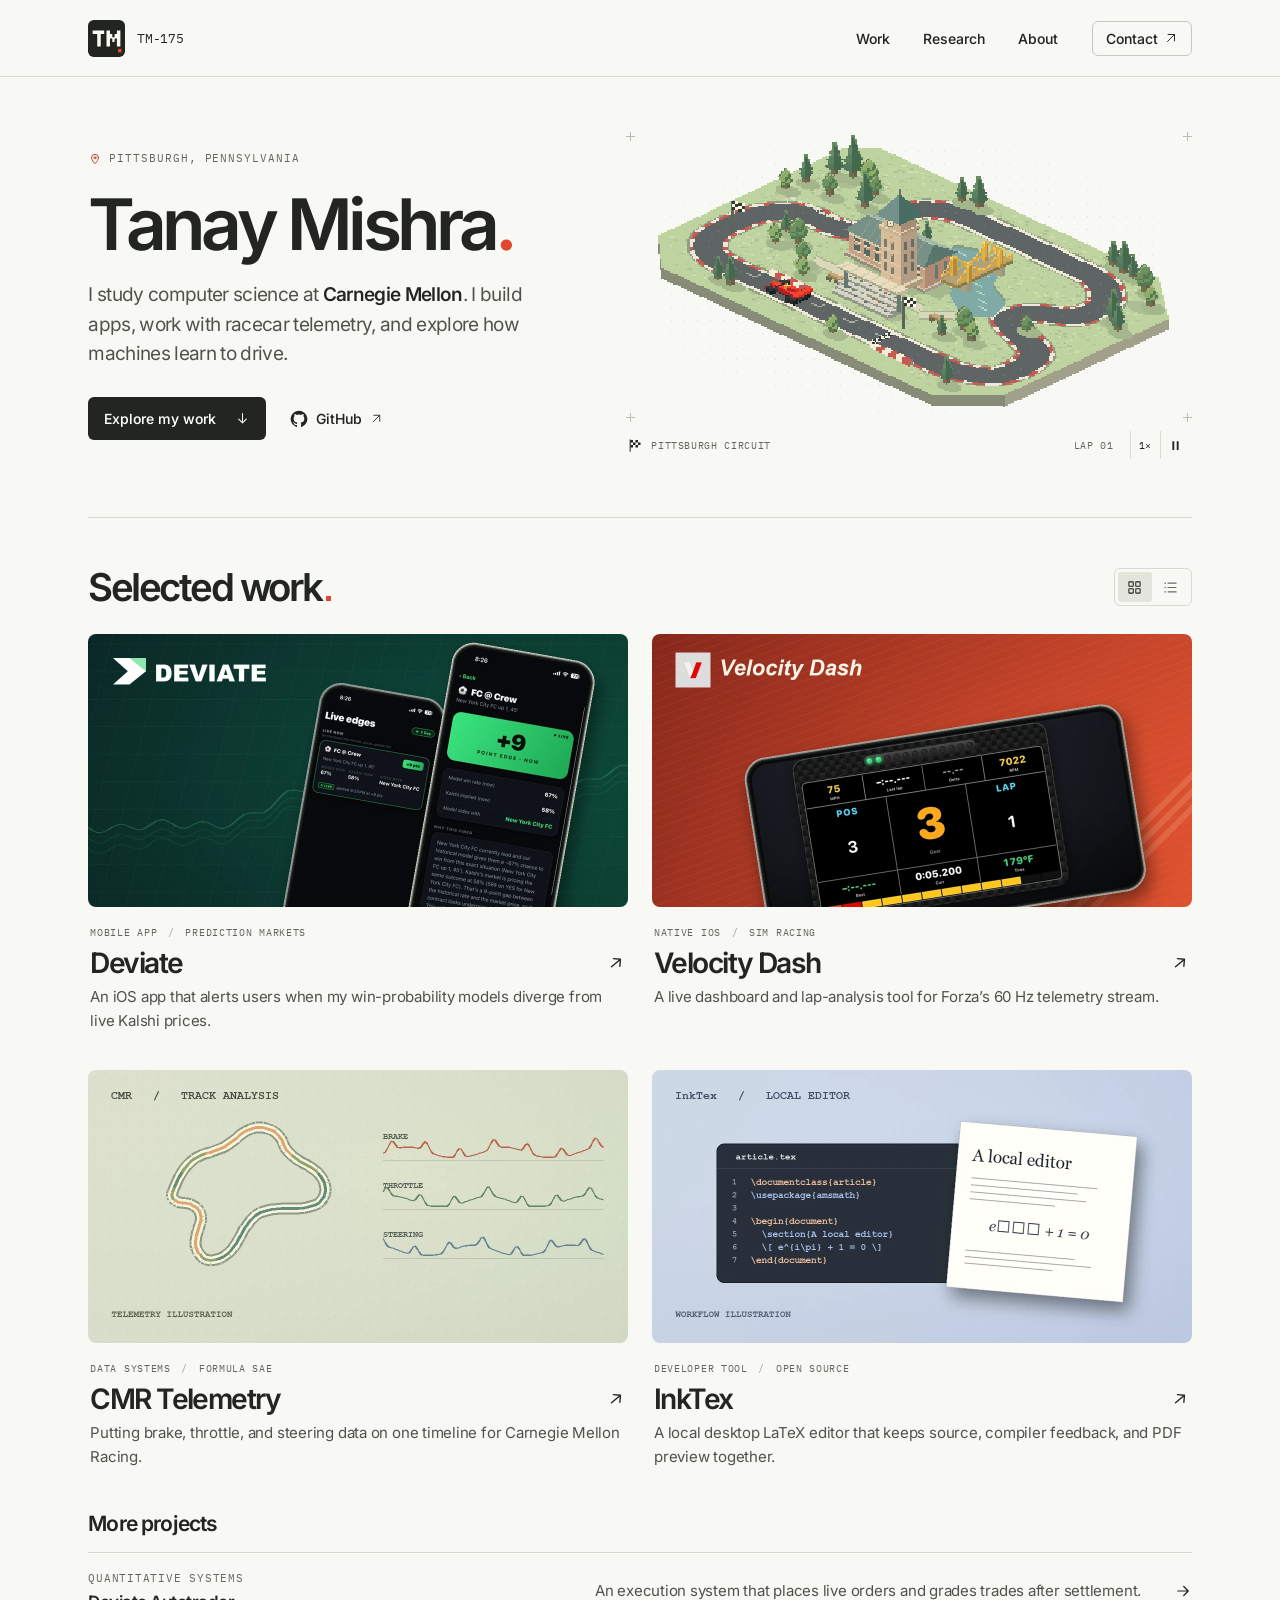
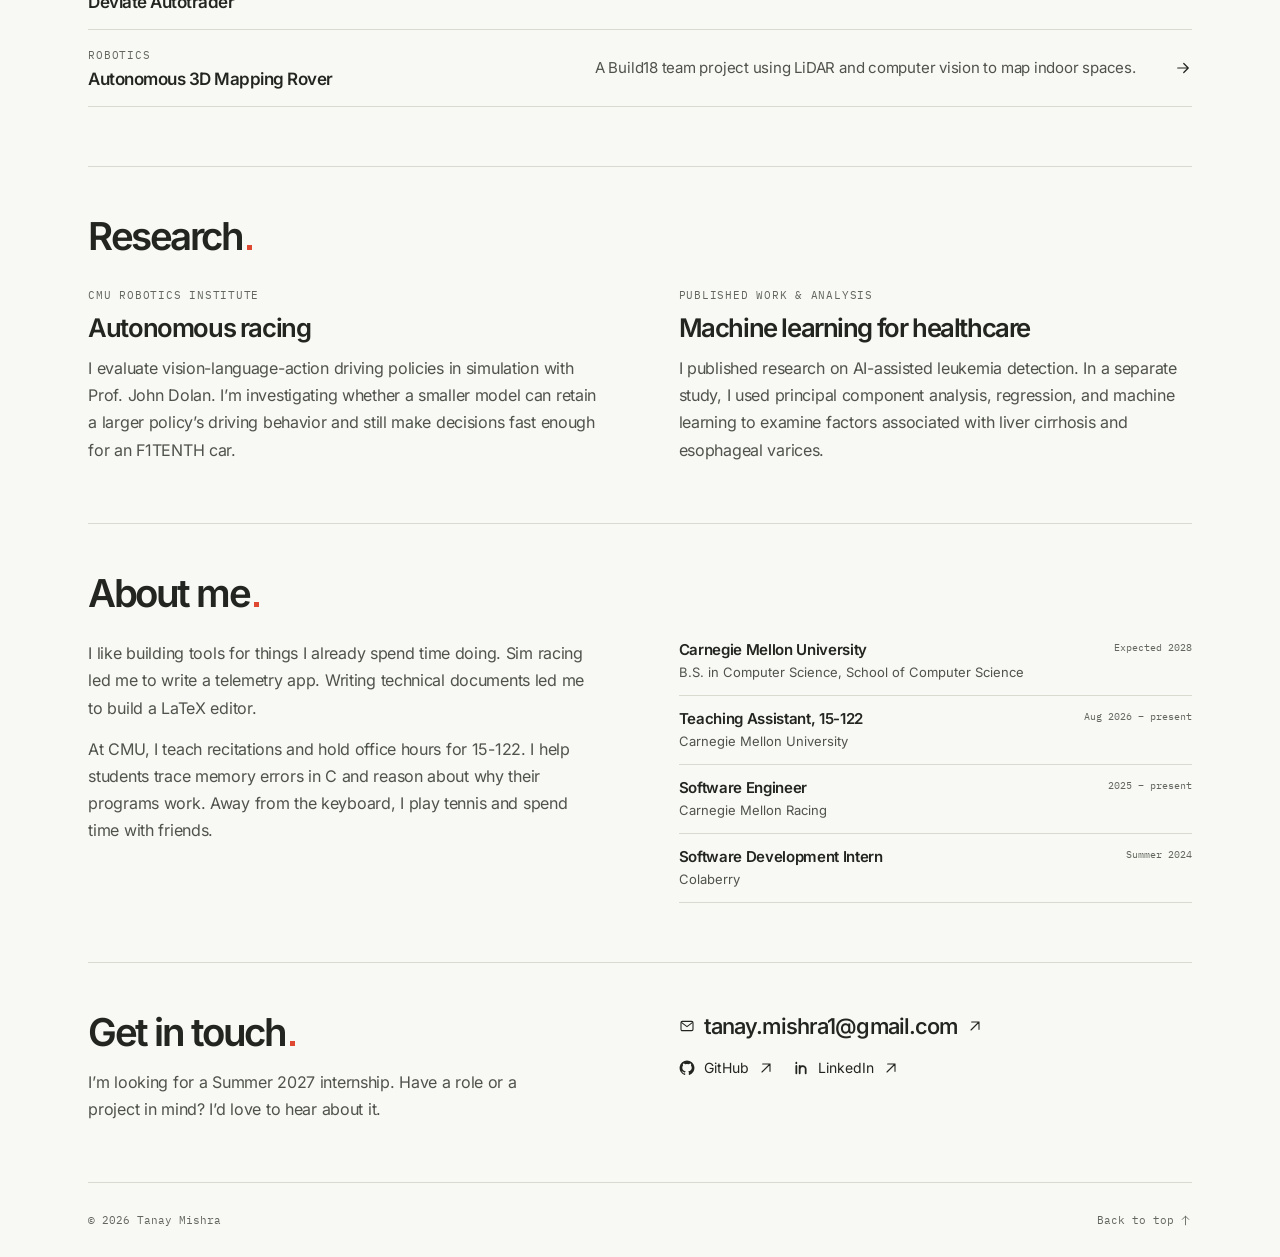
==== index.html @ 8a40930e "initial files" ====
<!doctype html>
<html lang="en"><head>
<meta charset="utf-8"><meta name="viewport" content="width=device-width, initial-scale=1">
<meta name="theme-color" content="#f8f8f4"><title>Tanay Mishra | Computer Science at Carnegie Mellon</title>
<meta name="description" content="Apps, developer tools, racecar telemetry, and AI research by Tanay Mishra, a computer science student at Carnegie Mellon.">
<meta property="og:type" content="website"><meta property="og:title" content="Tanay Mishra | Computer Science at Carnegie Mellon"><meta property="og:description" content="Apps, developer tools, racecar telemetry, and AI research by Tanay Mishra, a computer science student at Carnegie Mellon.">
<link rel="icon" href="assets/mark.svg" type="image/svg+xml"><link rel="stylesheet" href="assets/site.css">
<link rel="preload" as="font" href="assets/fonts/inter-latin-wght-normal.woff2" type="font/woff2" crossorigin>
</head><body id="top"><a href="#main" class="skip">Skip to content</a><header class="site-header"><div class="header-inner shell">
<a class="identity" href="#top" aria-label="Tanay Mishra, home"><svg viewBox="0 0 32 32" aria-hidden="true" class="monogram"><rect width="32" height="32" rx="5" fill="#22241f"/><path fill="#fafaf4" d="M4 9h10v3h-3v11H8V12H4zm12 0h3v3h2v3h2v-3h2V9h3v14h-3v-7h-2v3h-2v-3h-2v7h-3z"/><rect x="26" y="25" width="3" height="3" fill="#ed4934"/></svg><span>TM-175</span></a>
<nav aria-label="Main navigation"><a href="#work">Work</a><a href="#research">Research</a><a href="#about">About</a><a class="nav-contact" href="#contact">Contact <svg class="icon " viewBox="0 0 24 24" fill="none" stroke="currentColor" stroke-width="1.65" stroke-linecap="round" stroke-linejoin="round" aria-hidden="true"><path d="M6 18 18 6M7 6h11v11"/></svg></a></nav></div></header>
<main class="shell" id="main">
<section class="hero" aria-labelledby="hero-title">
<div class="intro"><p class="location meta"><svg class="icon " viewBox="0 0 24 24" fill="none" stroke="currentColor" stroke-width="1.65" stroke-linecap="round" stroke-linejoin="round" aria-hidden="true"><path d="M18 10c0 4-6 10-6 10S6 14 6 10a6 6 0 1 1 12 0Z"/><circle cx="12" cy="10" r="1.8"/></svg> Pittsburgh, Pennsylvania</p>
<h1 id="hero-title">Tanay Mishra<span>.</span></h1>
<p class="intro-text">I study computer science at <strong>Carnegie Mellon</strong>. I build apps, work with racecar telemetry, and explore how machines learn to drive.</p>
<div class="hero-actions"><a class="button primary" href="#work">Explore my work <svg class="icon " viewBox="0 0 24 24" fill="none" stroke="currentColor" stroke-width="1.65" stroke-linecap="round" stroke-linejoin="round" aria-hidden="true"><path d="M12 4v15m-6-6 6 6 6-6"/></svg></a><a class="quiet-link" href="https://github.com/TM-175"><svg class="icon " viewBox="0 0 24 24" fill="none" stroke="currentColor" stroke-width="1.65" stroke-linecap="round" stroke-linejoin="round" aria-hidden="true"><path fill="currentColor" stroke="none" d="M12 .9a11.1 11.1 0 0 0-3.51 21.64c.55.1.76-.24.76-.54v-2.06c-3.09.67-3.74-1.31-3.74-1.31-.51-1.28-1.24-1.62-1.24-1.62-1.01-.69.08-.68.08-.68 1.12.08 1.7 1.14 1.7 1.14 1 .17 1.76 2.18 3.24.81.1-.72.39-1.21.7-1.49-2.47-.28-5.07-1.23-5.07-5.49 0-1.21.43-2.2 1.14-2.97-.11-.28-.5-1.4.11-2.93 0 0 .94-.3 3.05 1.14a10.65 10.65 0 0 1 5.56 0c2.12-1.44 3.04-1.14 3.04-1.14.61 1.53.23 2.65.12 2.93.71.77 1.14 1.76 1.14 2.97 0 4.27-2.6 5.2-5.09 5.48.4.35.76 1.02.76 2.06V22c0 .3.2.65.77.54A11.1 11.1 0 0 0 12 .9Z"/></svg> GitHub <svg class="icon tiny" viewBox="0 0 24 24" fill="none" stroke="currentColor" stroke-width="1.65" stroke-linecap="round" stroke-linejoin="round" aria-hidden="true"><path d="M6 18 18 6M7 6h11v11"/></svg></a></div></div>
<figure class="circuit" aria-label="Pittsburgh circuit, an animated pixel-art racetrack">
<div class="circuit-stage"><span class="reg tl" aria-hidden="true"></span><span class="reg tr" aria-hidden="true"></span><span class="reg bl" aria-hidden="true"></span><span class="reg br" aria-hidden="true"></span>
<img id="circuit-still" src="assets/pittsburgh-circuit.png" width="422" height="260" alt="A tiny red Formula 1 car on a pixel-art circuit around a clock tower, yellow bridge, and grandstand.">
<canvas id="circuit-animation" width="422" height="260" aria-hidden="true" hidden></canvas></div>
<figcaption><span class="figure-name"><svg class="icon " viewBox="0 0 24 24" fill="none" stroke="currentColor" stroke-width="1.65" stroke-linecap="round" stroke-linejoin="round" aria-hidden="true"><path d="M3 21V4m1-1h4v4H4zm8 0h4v4h-4zm-4 4h4v4H8zm8 0h4v4h-4zM4 11h4v4H4zm8 0h4v4h-4z" fill="currentColor" stroke="none"/><path d="M3.5 3v18"/></svg> Pittsburgh circuit</span><div class="controls" hidden><span id="lap" title="Current lap">Lap 01</span><button id="speed" aria-label="Change car speed, currently 1 times" title="Change car speed">1×</button>
<button id="play" aria-label="Pause car animation" title="Pause car animation"><svg class="icon pause" viewBox="0 0 24 24" fill="none" stroke="currentColor" stroke-width="1.65" stroke-linecap="round" stroke-linejoin="round" aria-hidden="true"><path d="M7 5h3v14H7zm7 0h3v14h-3z" fill="currentColor" stroke="none"/></svg><svg class="icon play" viewBox="0 0 24 24" fill="none" stroke="currentColor" stroke-width="1.65" stroke-linecap="round" stroke-linejoin="round" aria-hidden="true"><path d="m8 4 12 8-12 8z" fill="currentColor" stroke="none"/></svg></button></div></figcaption></figure></section>
<section id="work" class="section"><div class="section-bar"><h2>Selected work<span class="red-square" aria-hidden="true"></span></h2><div id="view-controls" class="view-controls" role="group" aria-label="Project view" hidden>
<button id="grid-view" aria-pressed="true" aria-label="Grid view" title="Grid view"><svg class="icon " viewBox="0 0 24 24" fill="none" stroke="currentColor" stroke-width="1.65" stroke-linecap="round" stroke-linejoin="round" aria-hidden="true"><rect x="3" y="3" width="7" height="7" rx=".5"/><rect x="14" y="3" width="7" height="7" rx=".5"/><rect x="3" y="14" width="7" height="7" rx=".5"/><rect x="14" y="14" width="7" height="7" rx=".5"/></svg></button><button id="list-view" aria-pressed="false" aria-label="List view" title="List view"><svg class="icon " viewBox="0 0 24 24" fill="none" stroke="currentColor" stroke-width="1.65" stroke-linecap="round" stroke-linejoin="round" aria-hidden="true"><path d="M8 5h13M8 12h13M8 19h13M3 5h1m-1 7h1m-1 7h1"/></svg></button></div></div>
<div class="project-grid" id="projects"><article class="project-card"><a href="projects/deviate.html"><div class="cover"><img src="assets/cover-deviate.webp" width="1080" height="546" alt="Two screens from Deviate showing a live market and its model comparison." loading="lazy"></div>
<div class="card-copy"><div class="meta">Mobile app <span>/</span> Prediction markets</div><div class="card-title"><h3>Deviate</h3><svg class="icon " viewBox="0 0 24 24" fill="none" stroke="currentColor" stroke-width="1.65" stroke-linecap="round" stroke-linejoin="round" aria-hidden="true"><path d="M5 12h14m-6-6 6 6-6 6"/></svg></div>
<p>An iOS app that alerts users when my win-probability models diverge from live Kalshi prices.</p></div></a></article><article class="project-card"><a href="projects/velocity-dash.html"><div class="cover"><img src="assets/cover-velocity.webp" width="1080" height="546" alt="Velocity Dash’s Formula-style racing dashboard displayed on a landscape phone." loading="lazy"></div>
<div class="card-copy"><div class="meta">Native iOS <span>/</span> Sim racing</div><div class="card-title"><h3>Velocity Dash</h3><svg class="icon " viewBox="0 0 24 24" fill="none" stroke="currentColor" stroke-width="1.65" stroke-linecap="round" stroke-linejoin="round" aria-hidden="true"><path d="M5 12h14m-6-6 6 6-6 6"/></svg></div>
<p>A live dashboard and lap-analysis tool for Forza’s 60 Hz telemetry stream.</p></div></a></article><article class="project-card"><a href="projects/cmr-telemetry.html"><div class="cover"><img src="assets/cover-cmr.webp" width="1080" height="546" alt="Illustration of a circuit map alongside brake, throttle, and steering traces." loading="lazy"></div>
<div class="card-copy"><div class="meta">Data systems <span>/</span> Formula SAE</div><div class="card-title"><h3>CMR Telemetry</h3><svg class="icon " viewBox="0 0 24 24" fill="none" stroke="currentColor" stroke-width="1.65" stroke-linecap="round" stroke-linejoin="round" aria-hidden="true"><path d="M5 12h14m-6-6 6 6-6 6"/></svg></div>
<p>Putting brake, throttle, and steering data on one timeline for Carnegie Mellon Racing.</p></div></a></article><article class="project-card"><a href="projects/inktex.html"><div class="cover"><img src="assets/cover-inktex.webp" width="1080" height="546" alt="Illustration pairing LaTeX source with a typeset document." loading="lazy"></div>
<div class="card-copy"><div class="meta">Developer tool <span>/</span> Open source</div><div class="card-title"><h3>InkTex</h3><svg class="icon " viewBox="0 0 24 24" fill="none" stroke="currentColor" stroke-width="1.65" stroke-linecap="round" stroke-linejoin="round" aria-hidden="true"><path d="M5 12h14m-6-6 6 6-6 6"/></svg></div>
<p>A local desktop LaTeX editor that keeps source, compiler feedback, and PDF preview together.</p></div></a></article></div>
<h3 class="more-title">More projects</h3><div class="short-rows"><a class="short-row" href="projects/autotrader.html"><span class="row-main"><span class="meta">Quantitative systems</span><strong>Deviate Autotrader</strong></span><span class="row-summary">An execution system that places live orders and grades trades after settlement.</span><svg class="icon " viewBox="0 0 24 24" fill="none" stroke="currentColor" stroke-width="1.65" stroke-linecap="round" stroke-linejoin="round" aria-hidden="true"><path d="M5 12h14m-6-6 6 6-6 6"/></svg></a><a class="short-row" href="projects/mapping-rover.html"><span class="row-main"><span class="meta">Robotics</span><strong>Autonomous 3D Mapping Rover</strong></span><span class="row-summary">A Build18 team project using LiDAR and computer vision to map indoor spaces.</span><svg class="icon " viewBox="0 0 24 24" fill="none" stroke="currentColor" stroke-width="1.65" stroke-linecap="round" stroke-linejoin="round" aria-hidden="true"><path d="M5 12h14m-6-6 6 6-6 6"/></svg></a></div></section>
<section id="research" class="section divided"><div class="section-bar"><h2>Research<span class="red-square" aria-hidden="true"></span></h2></div><div class="research-grid">
<article class="research-card"><p class="meta">CMU Robotics Institute</p><h3>Autonomous racing</h3><p>I evaluate vision-language-action driving policies in simulation with Prof. John Dolan. I’m investigating whether a smaller model can retain a larger policy’s driving behavior and still make decisions fast enough for an F1TENTH car.</p></article><article class="research-card"><p class="meta">Published work & analysis</p><h3>Machine learning for healthcare</h3><p>I published research on AI-assisted leukemia detection. In a separate study, I used principal component analysis, regression, and machine learning to examine factors associated with liver cirrhosis and esophageal varices.</p></article></div></section>
<section id="about" class="section divided"><div class="section-bar"><h2>About me<span class="red-square" aria-hidden="true"></span></h2></div><div class="about-grid"><div class="bio"><p>I like building tools for things I already spend time doing. Sim racing led me to write a telemetry app. Writing technical documents led me to build a LaTeX editor.</p><p>At CMU, I teach recitations and hold office hours for 15-122. I help students trace memory errors in C and reason about why their programs work. Away from the keyboard, I play tennis and spend time with friends.</p></div>
<dl class="timeline"><div><dt>Carnegie Mellon University</dt><dd>B.S. in Computer Science, School of Computer Science</dd><dd class="when">Expected 2028</dd></div><div><dt>Teaching Assistant, 15-122</dt><dd>Carnegie Mellon University</dd><dd class="when">Aug 2026 – present</dd></div><div><dt>Software Engineer</dt><dd>Carnegie Mellon Racing</dd><dd class="when">2025 – present</dd></div><div><dt>Software Development Intern</dt><dd>Colaberry</dd><dd class="when">Summer 2024</dd></div></dl></div></section>
<section id="contact" class="section divided contact"><div><h2>Get in touch<span class="red-square" aria-hidden="true"></span></h2><p>I’m looking for a Summer 2027 internship. Have a role or a project in mind? I’d love to hear about it.</p></div>
<div class="contact-links"><a href="mailto:tanay.mishra1@gmail.com"><svg class="icon " viewBox="0 0 24 24" fill="none" stroke="currentColor" stroke-width="1.65" stroke-linecap="round" stroke-linejoin="round" aria-hidden="true"><rect x="3" y="5" width="18" height="14" rx="2"/><path d="m4 7 8 6 8-6"/></svg>tanay.mishra1@gmail.com<svg class="icon tiny" viewBox="0 0 24 24" fill="none" stroke="currentColor" stroke-width="1.65" stroke-linecap="round" stroke-linejoin="round" aria-hidden="true"><path d="M6 18 18 6M7 6h11v11"/></svg></a><a href="https://github.com/TM-175"><svg class="icon " viewBox="0 0 24 24" fill="none" stroke="currentColor" stroke-width="1.65" stroke-linecap="round" stroke-linejoin="round" aria-hidden="true"><path fill="currentColor" stroke="none" d="M12 .9a11.1 11.1 0 0 0-3.51 21.64c.55.1.76-.24.76-.54v-2.06c-3.09.67-3.74-1.31-3.74-1.31-.51-1.28-1.24-1.62-1.24-1.62-1.01-.69.08-.68.08-.68 1.12.08 1.7 1.14 1.7 1.14 1 .17 1.76 2.18 3.24.81.1-.72.39-1.21.7-1.49-2.47-.28-5.07-1.23-5.07-5.49 0-1.21.43-2.2 1.14-2.97-.11-.28-.5-1.4.11-2.93 0 0 .94-.3 3.05 1.14a10.65 10.65 0 0 1 5.56 0c2.12-1.44 3.04-1.14 3.04-1.14.61 1.53.23 2.65.12 2.93.71.77 1.14 1.76 1.14 2.97 0 4.27-2.6 5.2-5.09 5.48.4.35.76 1.02.76 2.06V22c0 .3.2.65.77.54A11.1 11.1 0 0 0 12 .9Z"/></svg>GitHub<svg class="icon tiny" viewBox="0 0 24 24" fill="none" stroke="currentColor" stroke-width="1.65" stroke-linecap="round" stroke-linejoin="round" aria-hidden="true"><path d="M6 18 18 6M7 6h11v11"/></svg></a><a href="https://www.linkedin.com/in/tanay-mishra-a86b25274/"><svg class="icon " viewBox="0 0 24 24" fill="none" stroke="currentColor" stroke-width="1.65" stroke-linecap="round" stroke-linejoin="round" aria-hidden="true"><path d="M5 9v11m0-16v.7M10 20V9m0 5c0-6.2 9-6.2 9-.5V20" stroke-width="2.7"/></svg>LinkedIn<svg class="icon tiny" viewBox="0 0 24 24" fill="none" stroke="currentColor" stroke-width="1.65" stroke-linecap="round" stroke-linejoin="round" aria-hidden="true"><path d="M6 18 18 6M7 6h11v11"/></svg></a></div></section>
</main><footer class="shell"><span>© 2026 Tanay Mishra</span><a href="#top">Back to top <svg class="icon " viewBox="0 0 24 24" fill="none" stroke="currentColor" stroke-width="1.65" stroke-linecap="round" stroke-linejoin="round" aria-hidden="true"><path d="M12 20V4m-6 6 6-6 6 6"/></svg></a></footer><script src="assets/circuit-data.js" defer></script><script src="assets/site.js" defer></script></body></html>
---- assets/site.css ----
@font-face {
  font-family: Inter;
  src: url("fonts/inter-latin-wght-normal.woff2") format("woff2");
  font-weight: 100 900;
  font-style: normal;
  font-display: swap;
}
@font-face {
  font-family: Plex Mono;
  src: url("fonts/ibm-plex-mono-latin-400-normal.woff2") format("woff2");
  font-weight: 400;
  font-style: normal;
  font-display: swap;
}
:root {
  --paper: #f8f8f4;
  --ink: #222520;
  --body: #50534c;
  --quiet: #62665e;
  --line: #d9dbd1;
  --signal: #df4932;
  --mono: "Plex Mono", ui-monospace, Menlo, monospace;
  --edge: clamp(24px, 6.9vw, 108px);
  font-family: Inter, -apple-system, BlinkMacSystemFont, "Segoe UI", sans-serif;
  color: var(--ink);
  background: var(--paper);
  -webkit-font-smoothing: antialiased;
  text-rendering: optimizeLegibility;
}
*, *::before, *::after { box-sizing: border-box; }
html { scroll-behavior: smooth; scroll-padding-top: 28px; }
body { margin: 0; }
button, a { -webkit-tap-highlight-color: transparent; }
button { font: inherit; cursor: pointer; }
a { text-decoration: none; color: inherit; }
button:focus-visible, a:focus-visible { outline: 3px solid #ae4029; outline-offset: 5px; }
button:disabled { cursor: default; }
[hidden] { display: none !important; }
::selection { background: #ffcfba; color: #251f1c; }
h1, h2, h3, p, figure, dl, dd { margin: 0; }
img, canvas { max-width: 100%; display: block; }
.icon { width: 18px; height: 18px; display: inline-block; flex: none; vertical-align: middle; }
.icon.tiny { width: 13px; height: 13px; }
.shell { width: min(calc(100% - 2 * var(--edge)), 1192px); margin-inline: auto; }
.skip { position: fixed; top: 8px; left: 8px; padding: 12px; border-radius: 4px; background: white; z-index: 5; transform: translateY(-160%); }
.skip:focus { transform: none; }
.site-header { border-bottom: 1px solid var(--line); }
.header-inner, .identity, nav, .nav-contact, .hero-actions, .quiet-link, .button, .section-bar, .view-controls, .figure-name, .controls, footer, footer a, .back, .detail-link {
  display: flex; align-items: center;
}
.header-inner { justify-content: space-between; min-height: 76px; }
.identity { gap: 12px; font: 400 13px/1 var(--mono); letter-spacing: -.025em; }
.monogram { display: block; width: 37px; height: 37px; }
nav { gap: clamp(16px, 2.6vw, 38px); }
nav a { font-size: 14px; font-weight: 520; padding-block: 10px; }
nav a:hover, .quiet-link:hover, .back:hover, footer a:hover, .contact-links a:hover, .detail-link:hover { color: #a83b28; }
nav .nav-contact { gap: 6px; padding: 8px 13px; border: 1px solid #c6c9c0; border-radius: 6px; }
.nav-contact .icon { width: 14px; height: 14px; }
.hero { display: grid; grid-template-columns: 1fr 1.13fr; align-items: center; gap: 3.4%; padding: clamp(36px,4.3vw,68px) 0 clamp(38px,4.5vw,70px); }
.meta, .figure-name, .controls, .back, footer, .screens figcaption { font-family: var(--mono); }
.meta { text-transform: uppercase; letter-spacing: .07em; color: var(--quiet); line-height: 1.6; font-size: 11px; }
.meta span { color: #999d91; padding-inline: 4px; }
.location { display: flex; align-items: center; gap: 7px; font-size: 11px; letter-spacing: .085em; }
.location .icon { width: 14px; height: 14px; color: #b63e2b; }
h1, h2, h3 { font-weight: 610; }
.hero h1 { font-size: clamp(52px, 5.55vw, 81px); line-height: 1.07; letter-spacing: -.066em; margin: 18px 0; }
.hero h1 span { color: var(--signal); }
.intro-text { color: var(--body); max-width: 450px; font-size: clamp(17px,1.48vw,21px); line-height: 1.56; letter-spacing: -.035em; }
.intro-text strong { color: var(--ink); font-weight: 580; }
.hero-actions { margin-top: 28px; gap: 24px; }
.button, .quiet-link { font-size: 14px; font-weight: 540; gap: 9px; }
.button.primary { justify-content: center; background: var(--ink); color: white; border-radius: 6px; padding: 13px 16px; gap: 19px; transition: background .16s, transform .16s; }
.button.primary:hover { background: #383f33; transform: translateY(-2px); }
.button .icon { width: 15px; height: 15px; }
.quiet-link { gap: 8px; min-height: 44px; }
.circuit { min-width: 0; }
.circuit-stage { aspect-ratio: 1.95; width: 100%; position: relative; isolation: isolate; overflow: clip; pointer-events: none; }
.circuit-stage::before { content: ""; position: absolute; inset: 0; z-index: -1; background-image: radial-gradient(#a4a99b 0.75px,transparent 0.85px); background-size: 13px 13px; opacity: .52; mask-image: radial-gradient(ellipse,black 18%,rgba(0,0,0,.5) 65%,transparent 85%); }
.circuit-stage canvas, .circuit-stage img { position: absolute; width: 113%; max-width: none; height: auto; left: -8%; top: 50%; transform: translateY(-50%); image-rendering: pixelated; }
.reg { width: 9px; height: 9px; position: absolute; color: #b8beb1; z-index: 1; }
.reg::before, .reg::after { content:""; position:absolute; background:currentColor; }
.reg::before { height:1px; width:9px; top:4px; }
.reg::after { width:1px; height:9px; left:4px; }
.tl { top: 0; left: 0; } .tr { top: 0; right: 0; } .bl { bottom: 0; left: 0; } .br { bottom: 0; right: 0; }
.circuit figcaption { display: flex; justify-content: space-between; align-items: center; margin-top: 9px; padding: 0 2px; color: var(--quiet); }
.figure-name, .controls { text-transform: uppercase; letter-spacing: .065em; font-size: 10px; gap: 8px; }
.figure-name .icon { color: var(--ink); width: 15px; height: 15px; }
.controls { gap: 0; }
#lap { min-width: 56px; }
.controls button { display: grid; place-items: center; min-width: 30px; height: 28px; background: transparent; border: 0; border-left: 1px solid var(--line); color: var(--ink); font: inherit; }
.controls button:hover { background: #eaece4; }
.controls .icon { width: 15px; height: 15px; }
#play .play, #play[data-paused="true"] .pause { display: none; }
#play[data-paused="true"] .play { display: block; }
.section { padding-block: 48px 59px; }
#work, .divided { border-top: 1px solid var(--line); }
.section-bar { justify-content: space-between; gap: 14px; margin-bottom: 25px; }
h2 { font-size: clamp(30px,3vw,44px); line-height: 1.13; letter-spacing: -.065em; }
.red-square { width: .13em; height: .13em; margin-left: .12em; background: var(--signal); display: inline-block; }
.view-controls { padding: 3px; border: 1px solid var(--line); border-radius: 6px; gap: 2px; }
.view-controls button { height: 30px; width: 34px; border-radius: 3px; background: transparent; border: 0; color: #696e63; display: grid; place-items: center; }
.view-controls button[aria-pressed="true"] { background: #e3e5db; color: #242720; }
.view-controls .icon { width: 15px; height: 15px; }
.project-grid { display: grid; grid-template-columns: repeat(2,minmax(0,1fr)); gap: 37px 24px; }
.project-card a { display: block; border-radius: 7px; }
.cover { overflow: hidden; border-radius: 8px; background: #e6e8dd; }
.cover img { width: 100%; height: auto; transition: transform .4s cubic-bezier(.2,.7,.25,1); }
.card-copy { padding: 18px 2px 0; }
.card-copy .meta { font-size: 10px; }
.card-title { display: flex; justify-content: space-between; align-items: center; gap: 10px; margin: 6px 0; }
.card-title h3, .research-card h3 { font-size: clamp(22px,2.2vw,31px); line-height: 1.15; letter-spacing: -.055em; }
.card-title .icon { height: 20px; width: 20px; transform: rotate(-40deg); transition: transform .2s; }
.project-card p, .row-summary { font-size: 15px; line-height: 1.6; letter-spacing: -.015em; color: var(--body); }
.project-card a:hover .cover img { transform: scale(1.027); }
.project-card a:hover .card-title .icon { transform: rotate(-40deg) translateX(3px); }
.project-grid.is-list { grid-template-columns: 1fr; gap: 0; }
.is-list .project-card { border-top: 1px solid var(--line); }
.is-list .project-card:last-child { border-bottom: 1px solid var(--line); }
.is-list .project-card a { display: grid; grid-template-columns: 144px 1fr; gap: 22px; padding: 16px 0; align-items: center; }
.is-list .card-copy { padding: 0; }
.is-list .card-title h3 { font-size: 24px; }
.is-list .cover { border-radius: 4px; }
.more-title { font-size: 21px; letter-spacing: -.04em; margin: 42px 0 16px; }
.short-row { display: grid; grid-template-columns: 1fr 1.15fr 18px; gap: 25px; align-items: center; padding-block: 17px; border-top: 1px solid var(--line); }
.short-row:last-child { border-bottom: 1px solid var(--line); }
.row-main { display: grid; gap: 4px; }
.row-main strong { font-weight: 580; letter-spacing: -.03em; font-size: 17px; }
.short-row:hover strong { text-decoration: underline; text-underline-offset: 4px; }
.research-grid, .about-grid, .contact { display: grid; grid-template-columns: 1fr 1fr; gap: 7%; }
.research-card { padding-top: 4px; }
.research-card h3 { margin: 8px 0 13px; font-size: clamp(23px,2vw,28px); }
.research-card p:not(.meta), .bio p, .contact p, .prose p { font-size: 16px; line-height: 1.7; letter-spacing: -.018em; color: var(--body); }
.bio p + p { margin-top: 14px; }
.timeline { display: grid; }
.timeline > div { display: grid; grid-template-columns: 1fr auto; gap: 4px 12px; padding: 13px 0; border-bottom: 1px solid var(--line); }
.timeline > div:first-child { padding-top: 0; }
.timeline dt { grid-column: 1; font-size: 15px; letter-spacing: -.022em; font-weight: 600; }
.timeline dd { grid-column: 1; font-size: 13px; color: var(--body); line-height: 1.45; }
.timeline .when { grid-column: 2; grid-row: 1; font: 10px/1.6 var(--mono); color: var(--quiet); white-space: nowrap; }
.contact { align-items: start; }
.contact p { margin-top: 15px; max-width: 430px; }
.contact-links { display: flex; flex-wrap: wrap; gap: 12px 19px; align-items: center; }
.contact-links a { display: flex; align-items: center; gap: 9px; min-height: 30px; font-size: 14px; }
.contact-links a:first-child { flex-basis: 100%; font-size: clamp(17px,1.7vw,22px); font-weight: 550; letter-spacing: -.04em; }
.contact-links .icon { width: 16px; height: 16px; }
footer { border-top: 1px solid var(--line); justify-content: space-between; font-size: 11px; color: var(--quiet); min-height: 75px; }
footer a { gap: 5px; padding-block: 12px; }
footer .icon { width: 13px; height: 13px; }
.detail { padding-block: 38px 55px; max-width: 990px; }
.back { display: inline-flex; gap: 7px; font-size: 12px; min-height: 36px; }
.detail-intro { margin: 26px 0 32px; }
.detail-intro h1 { font-size: clamp(42px,6vw,77px); line-height: 1.07; letter-spacing: -.075em; margin: 9px 0 13px; }
.detail-intro > p:last-child { color: var(--body); font-size: clamp(18px,2.2vw,23px); line-height: 1.5; max-width: 700px; letter-spacing: -.033em; }
.detail-cover { border-radius: 8px; width: 100%; height: auto; }
.detail-body { display: grid; grid-template-columns: 2.2fr 1fr; gap: 8%; margin: 40px 0 36px; }
.prose section + section { margin-top: 25px; }
.prose h2, .gallery h2 { font-size: 26px; letter-spacing: -.05em; margin-bottom: 10px; }
.detail-body aside { align-self: start; border-left: 1px solid var(--line); padding-left: 20px; }
aside h2.meta { font-weight: 400; }
aside p { font-size: 15px; line-height: 1.6; margin: 5px 0; }
.detail-link { display: inline-flex; gap: 6px; font-size: 14px; margin-top: 14px; text-decoration: underline; text-underline-offset: 3px; }
.detail-link .icon { width: 14px; height: 14px; }
.gallery { border-top: 1px solid var(--line); padding-top: 25px; }
.screens { display: grid; grid-template-columns: 1fr 1fr; gap: 20px; margin-block: 19px 26px; }
.screens img { width: 100%; height: auto; border-radius: 5px; }
.screens.deviate { max-width: 570px; }
.screens figcaption { font-size: 11px; line-height: 1.55; color: var(--quiet); margin-top: 7px; }
@media (min-width: 1550px) { .hero { padding-block: 72px 84px; } }
@media (max-width: 920px) {
  :root { --edge: 5vw; }
  .hero { gap: 1.8%; grid-template-columns: 1.05fr 1fr; }
  .hero h1 { font-size: clamp(49px,6vw,60px); }
  .intro-text { font-size: 17px; }
  .timeline > div { grid-template-columns: 1fr; }
  .timeline .when { grid-column: 1; grid-row: auto; }
}
@media (max-width: 700px) {
  :root { --edge: clamp(18px,5.2vw,34px); }
  .header-inner { min-height: 64px; }
  .identity { gap: 7px; font-size: 11px; }
  .monogram { width: 31px; height: 31px; }
  nav { gap: 15px; }
  nav a { font-size: 12px; }
  nav .nav-contact { padding: 7px 9px; }
  .nav-contact .icon { display: none; }
  .hero { grid-template-columns: 1fr; gap: 28px; padding: 36px 0 28px; }
  .intro { max-width: 540px; }
  .hero h1 { font-size: clamp(48px,10.8vw,66px); margin: 12px 0; }
  .intro-text { font-size: 17px; max-width: 470px; line-height: 1.52; }
  .hero-actions { margin-top: 20px; }
  .button.primary { padding: 12px 15px; }
  .circuit { width: 100%; max-width: 475px; justify-self: center; }
  .circuit-stage { aspect-ratio: 2.12; }
  .circuit-stage canvas, .circuit-stage img { width: 105%; left: -4%; }
  .figure-name, .controls { font-size: 9px; }
  .controls button { min-width: 32px; height: 30px; }
  .section { padding-block: 31px 36px; }
  .section-bar { margin-bottom: 20px; }
  .project-grid { gap: 28px 16px; }
  .card-copy { padding-top: 12px; }
  .research-grid, .about-grid, .contact { grid-template-columns: 1fr; gap: 25px; }
  .short-row { grid-template-columns: 1fr auto; gap: 6px 18px; }
  .row-summary { grid-column: 1; grid-row: 2; }
  .short-row > .icon { grid-column: 2; grid-row: 1 / span 2; }
  .timeline > div { grid-template-columns: 1fr auto; }
  .timeline .when { grid-column: 2; grid-row: 1; }
  .detail-body { grid-template-columns: 1fr; gap: 26px; }
  .detail-intro { margin: 16px 0 21px; }
  .detail { padding-block: 22px 35px; }
}
@media (max-width: 530px) {
  .project-grid { grid-template-columns: 1fr; }
  .card-title h3 { font-size: 25px; }
  .is-list .project-card a { grid-template-columns: 77px 1fr; gap: 14px; }
  .is-list .cover { aspect-ratio: 1; }
  .is-list .cover img { height: 100%; object-fit: cover; }
  .is-list .project-card p { font-size: 13px; }
  .is-list .card-title h3 { font-size: 20px; }
  .screens:not(.deviate) { grid-template-columns: 1fr; }
  .screens { gap: 12px; }
}
@media (max-width: 370px) {
  .identity span { display: none; }
  .timeline > div { grid-template-columns: 1fr; }
  .timeline .when { grid-column: 1; grid-row: auto; }
}
@media (prefers-reduced-motion: reduce) {
  html { scroll-behavior: auto; }
  *, *::before, *::after { transition: none !important; }
}
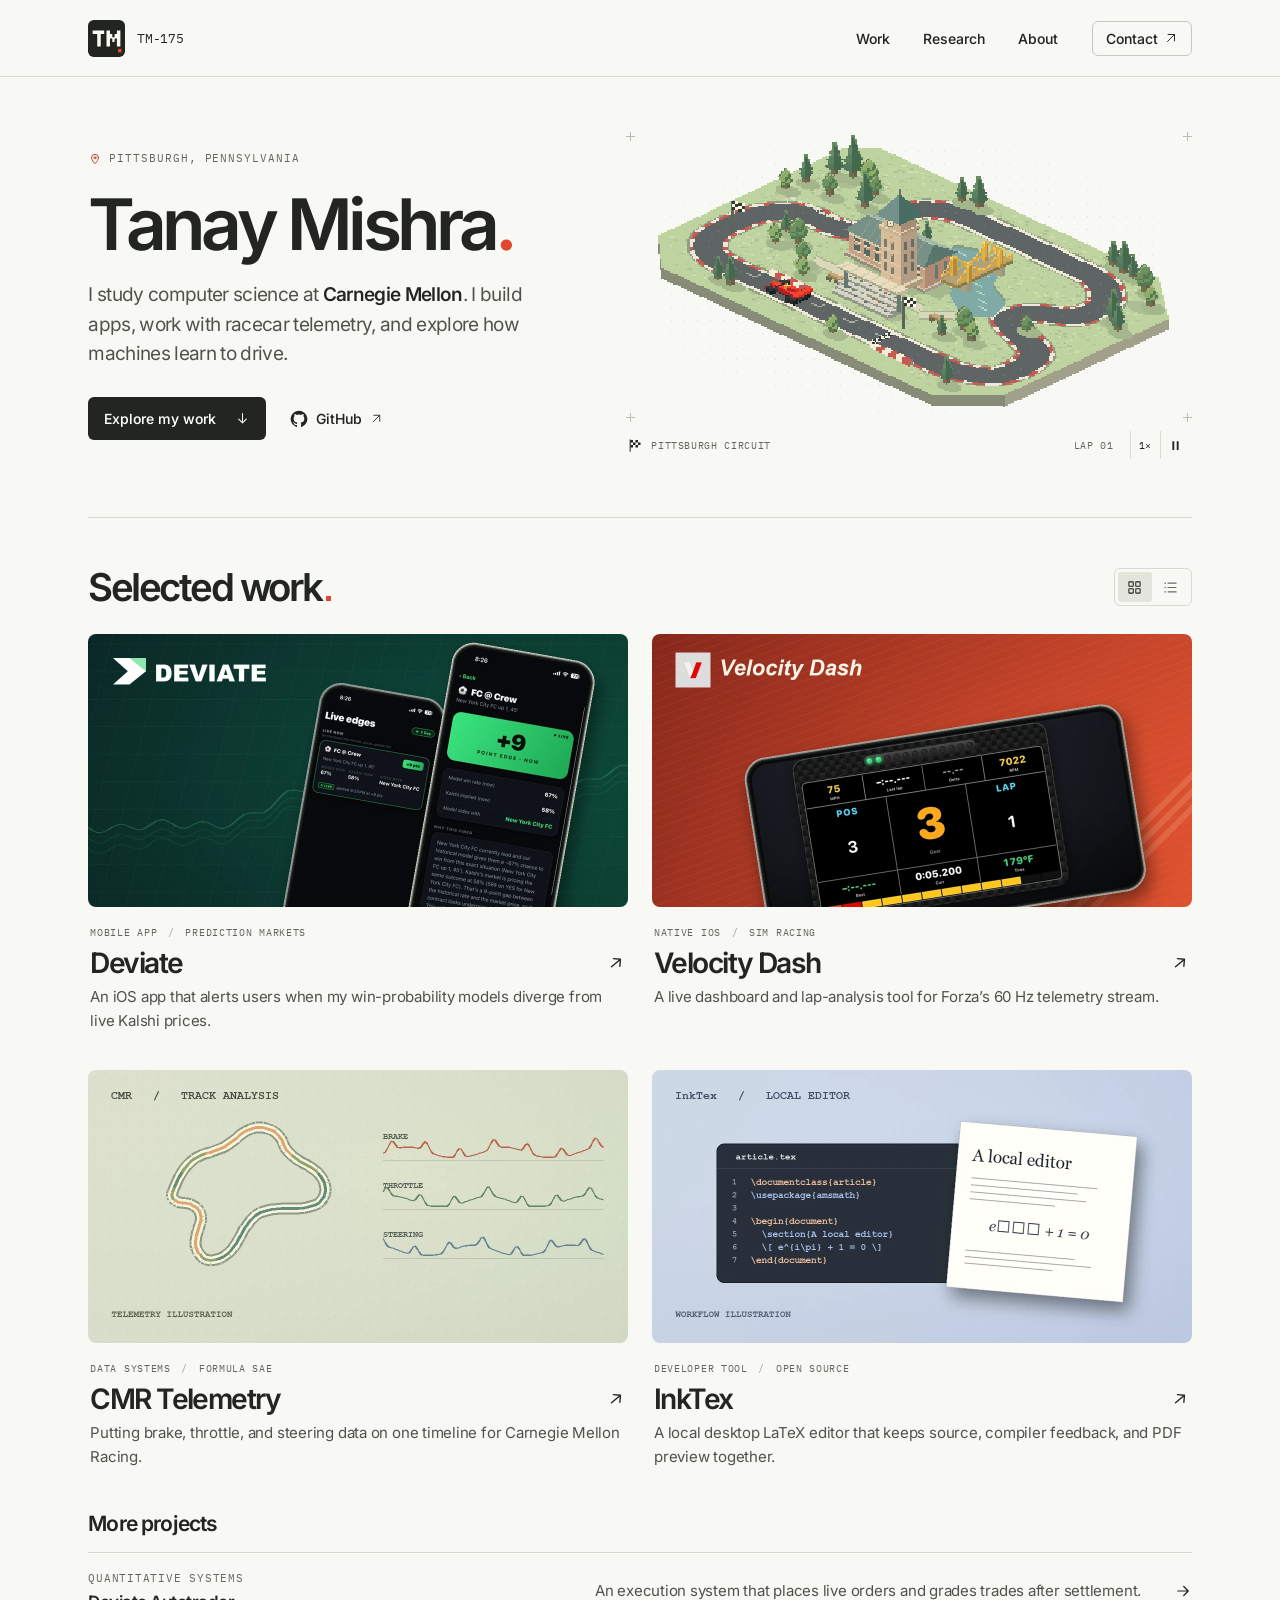
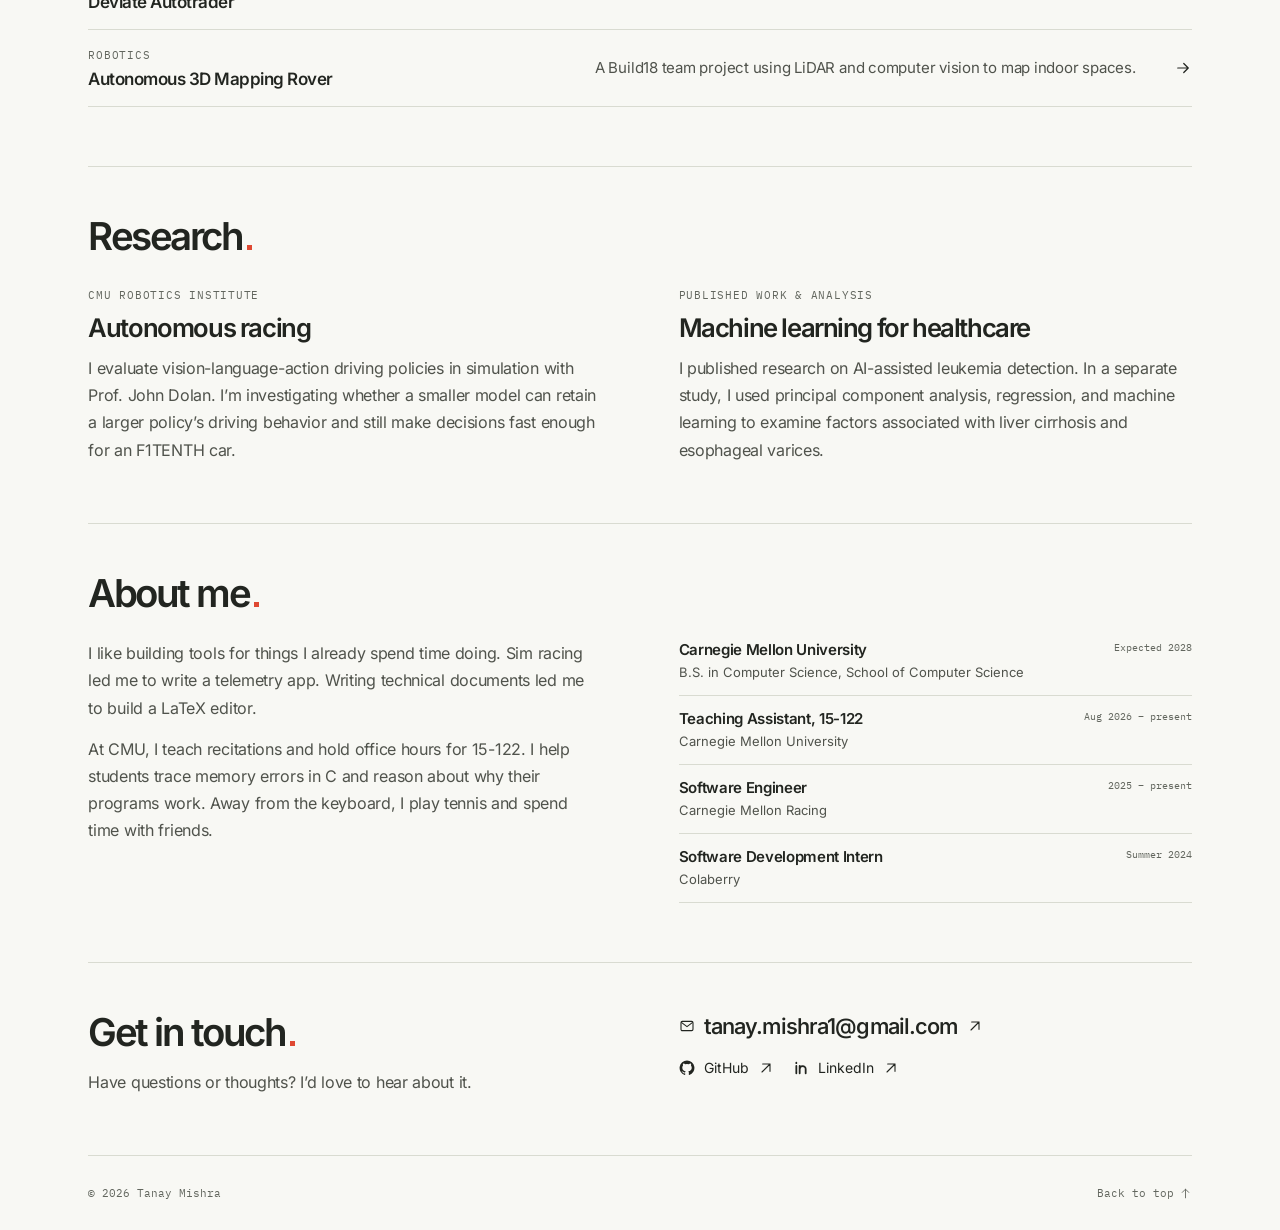
==== commit facd0897: "Small details, added deviate live link" ====
--- a/index.html
+++ b/index.html
@@ -37,6 +37,6 @@
 <article class="research-card"><p class="meta">CMU Robotics Institute</p><h3>Autonomous racing</h3><p>I evaluate vision-language-action driving policies in simulation with Prof. John Dolan. I’m investigating whether a smaller model can retain a larger policy’s driving behavior and still make decisions fast enough for an F1TENTH car.</p></article><article class="research-card"><p class="meta">Published work & analysis</p><h3>Machine learning for healthcare</h3><p>I published research on AI-assisted leukemia detection. In a separate study, I used principal component analysis, regression, and machine learning to examine factors associated with liver cirrhosis and esophageal varices.</p></article></div></section>
 <section id="about" class="section divided"><div class="section-bar"><h2>About me<span class="red-square" aria-hidden="true"></span></h2></div><div class="about-grid"><div class="bio"><p>I like building tools for things I already spend time doing. Sim racing led me to write a telemetry app. Writing technical documents led me to build a LaTeX editor.</p><p>At CMU, I teach recitations and hold office hours for 15-122. I help students trace memory errors in C and reason about why their programs work. Away from the keyboard, I play tennis and spend time with friends.</p></div>
 <dl class="timeline"><div><dt>Carnegie Mellon University</dt><dd>B.S. in Computer Science, School of Computer Science</dd><dd class="when">Expected 2028</dd></div><div><dt>Teaching Assistant, 15-122</dt><dd>Carnegie Mellon University</dd><dd class="when">Aug 2026 – present</dd></div><div><dt>Software Engineer</dt><dd>Carnegie Mellon Racing</dd><dd class="when">2025 – present</dd></div><div><dt>Software Development Intern</dt><dd>Colaberry</dd><dd class="when">Summer 2024</dd></div></dl></div></section>
-<section id="contact" class="section divided contact"><div><h2>Get in touch<span class="red-square" aria-hidden="true"></span></h2><p>I’m looking for a Summer 2027 internship. Have a role or a project in mind? I’d love to hear about it.</p></div>
+<section id="contact" class="section divided contact"><div><h2>Get in touch<span class="red-square" aria-hidden="true"></span></h2><p>Have questions or thoughts? I’d love to hear about it.</p></div>
 <div class="contact-links"><a href="mailto:tanay.mishra1@gmail.com"><svg class="icon " viewBox="0 0 24 24" fill="none" stroke="currentColor" stroke-width="1.65" stroke-linecap="round" stroke-linejoin="round" aria-hidden="true"><rect x="3" y="5" width="18" height="14" rx="2"/><path d="m4 7 8 6 8-6"/></svg>tanay.mishra1@gmail.com<svg class="icon tiny" viewBox="0 0 24 24" fill="none" stroke="currentColor" stroke-width="1.65" stroke-linecap="round" stroke-linejoin="round" aria-hidden="true"><path d="M6 18 18 6M7 6h11v11"/></svg></a><a href="https://github.com/TM-175"><svg class="icon " viewBox="0 0 24 24" fill="none" stroke="currentColor" stroke-width="1.65" stroke-linecap="round" stroke-linejoin="round" aria-hidden="true"><path fill="currentColor" stroke="none" d="M12 .9a11.1 11.1 0 0 0-3.51 21.64c.55.1.76-.24.76-.54v-2.06c-3.09.67-3.74-1.31-3.74-1.31-.51-1.28-1.24-1.62-1.24-1.62-1.01-.69.08-.68.08-.68 1.12.08 1.7 1.14 1.7 1.14 1 .17 1.76 2.18 3.24.81.1-.72.39-1.21.7-1.49-2.47-.28-5.07-1.23-5.07-5.49 0-1.21.43-2.2 1.14-2.97-.11-.28-.5-1.4.11-2.93 0 0 .94-.3 3.05 1.14a10.65 10.65 0 0 1 5.56 0c2.12-1.44 3.04-1.14 3.04-1.14.61 1.53.23 2.65.12 2.93.71.77 1.14 1.76 1.14 2.97 0 4.27-2.6 5.2-5.09 5.48.4.35.76 1.02.76 2.06V22c0 .3.2.65.77.54A11.1 11.1 0 0 0 12 .9Z"/></svg>GitHub<svg class="icon tiny" viewBox="0 0 24 24" fill="none" stroke="currentColor" stroke-width="1.65" stroke-linecap="round" stroke-linejoin="round" aria-hidden="true"><path d="M6 18 18 6M7 6h11v11"/></svg></a><a href="https://www.linkedin.com/in/tanay-mishra-a86b25274/"><svg class="icon " viewBox="0 0 24 24" fill="none" stroke="currentColor" stroke-width="1.65" stroke-linecap="round" stroke-linejoin="round" aria-hidden="true"><path d="M5 9v11m0-16v.7M10 20V9m0 5c0-6.2 9-6.2 9-.5V20" stroke-width="2.7"/></svg>LinkedIn<svg class="icon tiny" viewBox="0 0 24 24" fill="none" stroke="currentColor" stroke-width="1.65" stroke-linecap="round" stroke-linejoin="round" aria-hidden="true"><path d="M6 18 18 6M7 6h11v11"/></svg></a></div></section>
 </main><footer class="shell"><span>© 2026 Tanay Mishra</span><a href="#top">Back to top <svg class="icon " viewBox="0 0 24 24" fill="none" stroke="currentColor" stroke-width="1.65" stroke-linecap="round" stroke-linejoin="round" aria-hidden="true"><path d="M12 20V4m-6 6 6-6 6 6"/></svg></a></footer><script src="assets/circuit-data.js" defer></script><script src="assets/site.js" defer></script></body></html>
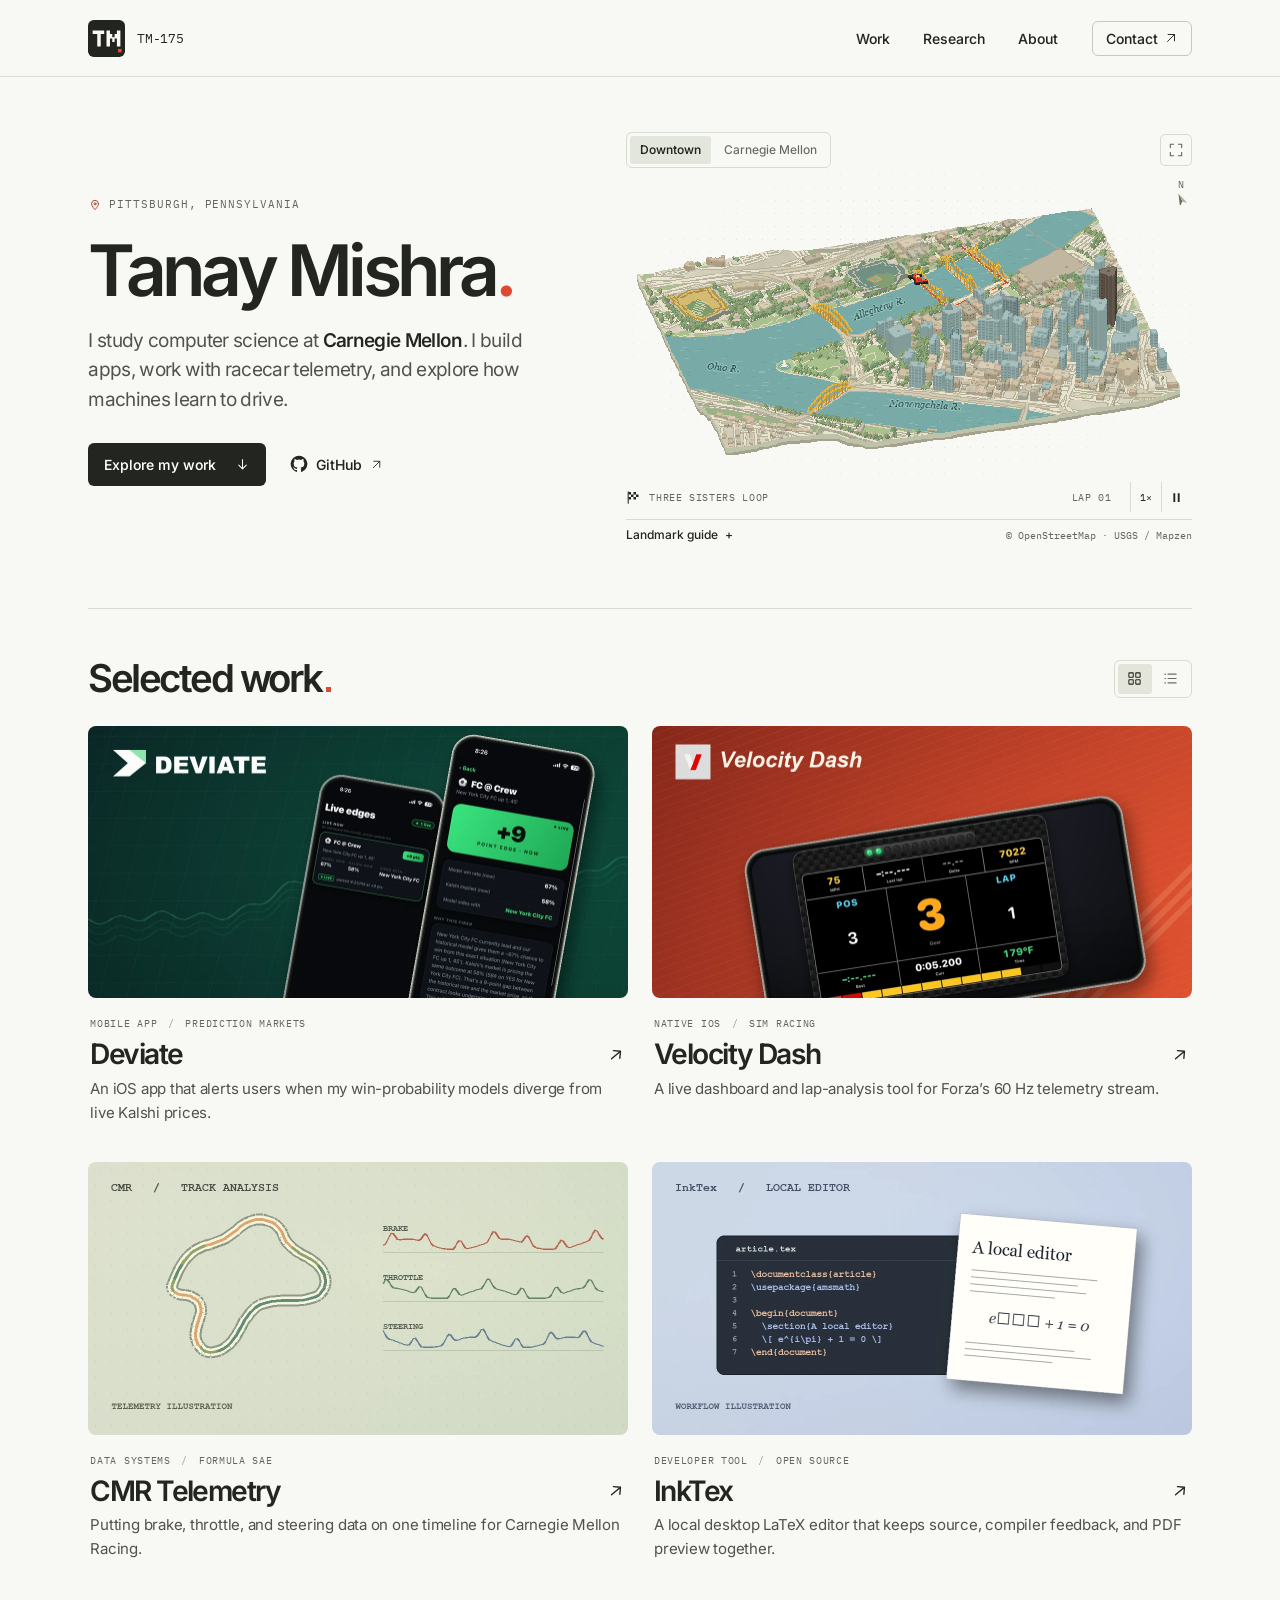
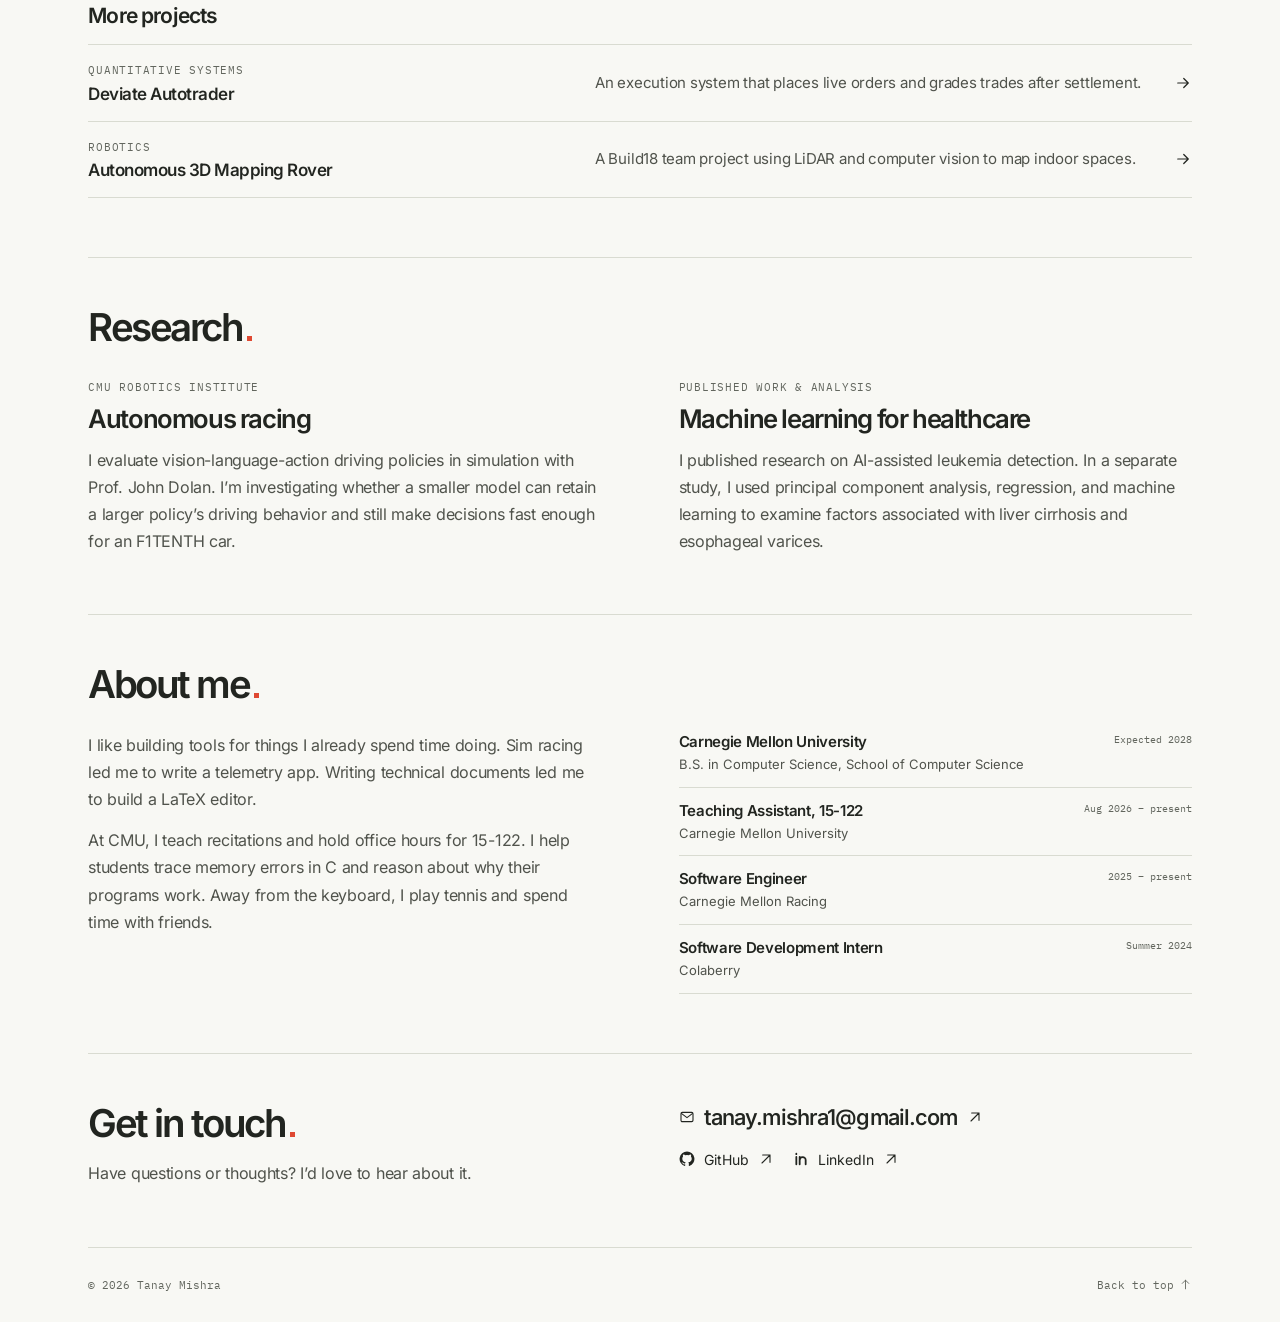
==== commit c09bb29c: "Updated circuit to feature Pittsburgh themed track" ====
--- a/index.html
+++ b/index.html
@@ -15,12 +15,21 @@
 <h1 id="hero-title">Tanay Mishra<span>.</span></h1>
 <p class="intro-text">I study computer science at <strong>Carnegie Mellon</strong>. I build apps, work with racecar telemetry, and explore how machines learn to drive.</p>
 <div class="hero-actions"><a class="button primary" href="#work">Explore my work <svg class="icon " viewBox="0 0 24 24" fill="none" stroke="currentColor" stroke-width="1.65" stroke-linecap="round" stroke-linejoin="round" aria-hidden="true"><path d="M12 4v15m-6-6 6 6 6-6"/></svg></a><a class="quiet-link" href="https://github.com/TM-175"><svg class="icon " viewBox="0 0 24 24" fill="none" stroke="currentColor" stroke-width="1.65" stroke-linecap="round" stroke-linejoin="round" aria-hidden="true"><path fill="currentColor" stroke="none" d="M12 .9a11.1 11.1 0 0 0-3.51 21.64c.55.1.76-.24.76-.54v-2.06c-3.09.67-3.74-1.31-3.74-1.31-.51-1.28-1.24-1.62-1.24-1.62-1.01-.69.08-.68.08-.68 1.12.08 1.7 1.14 1.7 1.14 1 .17 1.76 2.18 3.24.81.1-.72.39-1.21.7-1.49-2.47-.28-5.07-1.23-5.07-5.49 0-1.21.43-2.2 1.14-2.97-.11-.28-.5-1.4.11-2.93 0 0 .94-.3 3.05 1.14a10.65 10.65 0 0 1 5.56 0c2.12-1.44 3.04-1.14 3.04-1.14.61 1.53.23 2.65.12 2.93.71.77 1.14 1.76 1.14 2.97 0 4.27-2.6 5.2-5.09 5.48.4.35.76 1.02.76 2.06V22c0 .3.2.65.77.54A11.1 11.1 0 0 0 12 .9Z"/></svg> GitHub <svg class="icon tiny" viewBox="0 0 24 24" fill="none" stroke="currentColor" stroke-width="1.65" stroke-linecap="round" stroke-linejoin="round" aria-hidden="true"><path d="M6 18 18 6M7 6h11v11"/></svg></a></div></div>
-<figure class="circuit" aria-label="Pittsburgh circuit, an animated pixel-art racetrack">
-<div class="circuit-stage"><span class="reg tl" aria-hidden="true"></span><span class="reg tr" aria-hidden="true"></span><span class="reg bl" aria-hidden="true"></span><span class="reg br" aria-hidden="true"></span>
-<img id="circuit-still" src="assets/pittsburgh-circuit.png" width="422" height="260" alt="A tiny red Formula 1 car on a pixel-art circuit around a clock tower, yellow bridge, and grandstand.">
-<canvas id="circuit-animation" width="422" height="260" aria-hidden="true" hidden></canvas></div>
-<figcaption><span class="figure-name"><svg class="icon " viewBox="0 0 24 24" fill="none" stroke="currentColor" stroke-width="1.65" stroke-linecap="round" stroke-linejoin="round" aria-hidden="true"><path d="M3 21V4m1-1h4v4H4zm8 0h4v4h-4zm-4 4h4v4H8zm8 0h4v4h-4zM4 11h4v4H4zm8 0h4v4h-4z" fill="currentColor" stroke="none"/><path d="M3.5 3v18"/></svg> Pittsburgh circuit</span><div class="controls" hidden><span id="lap" title="Current lap">Lap 01</span><button id="speed" aria-label="Change car speed, currently 1 times" title="Change car speed">1×</button>
-<button id="play" aria-label="Pause car animation" title="Pause car animation"><svg class="icon pause" viewBox="0 0 24 24" fill="none" stroke="currentColor" stroke-width="1.65" stroke-linecap="round" stroke-linejoin="round" aria-hidden="true"><path d="M7 5h3v14H7zm7 0h3v14h-3z" fill="currentColor" stroke="none"/></svg><svg class="icon play" viewBox="0 0 24 24" fill="none" stroke="currentColor" stroke-width="1.65" stroke-linecap="round" stroke-linejoin="round" aria-hidden="true"><path d="m8 4 12 8-12 8z" fill="currentColor" stroke="none"/></svg></button></div></figcaption></figure></section>
+<div class="map-host"><figure class="circuit" aria-label="Interactive pixel map of Pittsburgh and Carnegie Mellon">
+<div class="map-toolbar" hidden><div class="map-views" role="group" aria-label="Map area">
+<button type="button" data-scene="city" aria-pressed="true">Downtown</button><button type="button" data-scene="campus" aria-pressed="false">Carnegie Mellon</button></div>
+<button class="map-expand" type="button" aria-label="Enlarge map" title="Enlarge map"><svg class="icon" viewBox="0 0 24 24" fill="none" stroke="currentColor" stroke-width="1.6" aria-hidden="true"><path class="expand-icon" d="M3.5 9V3.5H9m6 0h5.5V9m0 6v5.5H15m-6 0H3.5V15"/><path class="shrink-icon" d="M9 3v6H3m12-6v6h6m0 6h-6v6M3 15h6v6"/></svg></button></div>
+<div class="circuit-stage"><div class="compass" aria-hidden="true"><span>N</span><i></i></div>
+<img id="circuit-still" src="assets/pittsburgh-circuit.png" width="636" height="354" alt="Pixel map of downtown Pittsburgh. The Allegheny and Monongahela meet at the Point. A red Formula 1 car crosses the Allegheny on the Three Sisters loop.">
+<canvas id="circuit-animation" width="636" height="354" aria-hidden="true" hidden></canvas><div id="map-pins" aria-label="Mapped landmarks" role="group" hidden></div></div>
+<figcaption><span class="figure-name"><svg class="icon " viewBox="0 0 24 24" fill="none" stroke="currentColor" stroke-width="1.65" stroke-linecap="round" stroke-linejoin="round" aria-hidden="true"><path d="M3 21V4m1-1h4v4H4zm8 0h4v4h-4zm-4 4h4v4H8zm8 0h4v4h-4zM4 11h4v4H4zm8 0h4v4h-4z" fill="currentColor" stroke="none"/><path d="M3.5 3v18"/></svg><span id="route-name">Three Sisters loop</span></span>
+<div class="controls" hidden><span id="lap" title="Current lap">Lap 01</span><button id="speed" aria-label="Change car speed, currently 1 times" title="Change car speed">1×</button><button id="play" aria-label="Pause car animation" title="Pause car animation"><svg class="icon pause" viewBox="0 0 24 24" fill="none" stroke="currentColor" stroke-width="1.65" stroke-linecap="round" stroke-linejoin="round" aria-hidden="true"><path d="M7 5h3v14H7zm7 0h3v14h-3z" fill="currentColor" stroke="none"/></svg><svg class="icon play" viewBox="0 0 24 24" fill="none" stroke="currentColor" stroke-width="1.65" stroke-linecap="round" stroke-linejoin="round" aria-hidden="true"><path d="m8 4 12 8-12 8z" fill="currentColor" stroke="none"/></svg></button></div></figcaption>
+<div class="map-credits"><button class="guide-toggle" aria-expanded="false" aria-controls="map-guide" hidden>Landmark guide <span aria-hidden="true">+</span></button>
+<small><a href="https://www.openstreetmap.org/copyright">© OpenStreetMap</a> · <a href="https://github.com/tilezen/joerd/blob/master/docs/attribution.md" aria-label="Terrain data attribution">USGS / Mapzen</a></small></div>
+<div id="map-guide" hidden><label class="sr-only" for="map-landmark">Select a landmark</label><select id="map-landmark"></select>
+<p id="place-note" aria-live="polite"></p><a id="place-map-link">View on OpenStreetMap ↗</a><p id="route-note"></p></div>
+<noscript><p class="map-fallback"><a href="assets/cmu-circuit.png">Explore the Carnegie Mellon campus map ↗</a></p></noscript></figure></div>
+<dialog class="map-dialog" aria-label="Expanded Pittsburgh circuit map"></dialog></section>
 <section id="work" class="section"><div class="section-bar"><h2>Selected work<span class="red-square" aria-hidden="true"></span></h2><div id="view-controls" class="view-controls" role="group" aria-label="Project view" hidden>
 <button id="grid-view" aria-pressed="true" aria-label="Grid view" title="Grid view"><svg class="icon " viewBox="0 0 24 24" fill="none" stroke="currentColor" stroke-width="1.65" stroke-linecap="round" stroke-linejoin="round" aria-hidden="true"><rect x="3" y="3" width="7" height="7" rx=".5"/><rect x="14" y="3" width="7" height="7" rx=".5"/><rect x="3" y="14" width="7" height="7" rx=".5"/><rect x="14" y="14" width="7" height="7" rx=".5"/></svg></button><button id="list-view" aria-pressed="false" aria-label="List view" title="List view"><svg class="icon " viewBox="0 0 24 24" fill="none" stroke="currentColor" stroke-width="1.65" stroke-linecap="round" stroke-linejoin="round" aria-hidden="true"><path d="M8 5h13M8 12h13M8 19h13M3 5h1m-1 7h1m-1 7h1"/></svg></button></div></div>
 <div class="project-grid" id="projects"><article class="project-card"><a href="projects/deviate.html"><div class="cover"><img src="assets/cover-deviate.webp" width="1080" height="546" alt="Two screens from Deviate showing a live market and its model comparison." loading="lazy"></div>
--- a/assets/site.css
+++ b/assets/site.css
@@ -73,25 +73,57 @@
 .button.primary:hover { background: #383f33; transform: translateY(-2px); }
 .button .icon { width: 15px; height: 15px; }
 .quiet-link { gap: 8px; min-height: 44px; }
-.circuit { min-width: 0; }
-.circuit-stage { aspect-ratio: 1.95; width: 100%; position: relative; isolation: isolate; overflow: clip; pointer-events: none; }
-.circuit-stage::before { content: ""; position: absolute; inset: 0; z-index: -1; background-image: radial-gradient(#a4a99b 0.75px,transparent 0.85px); background-size: 13px 13px; opacity: .52; mask-image: radial-gradient(ellipse,black 18%,rgba(0,0,0,.5) 65%,transparent 85%); }
-.circuit-stage canvas, .circuit-stage img { position: absolute; width: 113%; max-width: none; height: auto; left: -8%; top: 50%; transform: translateY(-50%); image-rendering: pixelated; }
-.reg { width: 9px; height: 9px; position: absolute; color: #b8beb1; z-index: 1; }
-.reg::before, .reg::after { content:""; position:absolute; background:currentColor; }
-.reg::before { height:1px; width:9px; top:4px; }
-.reg::after { width:1px; height:9px; left:4px; }
-.tl { top: 0; left: 0; } .tr { top: 0; right: 0; } .bl { bottom: 0; left: 0; } .br { bottom: 0; right: 0; }
-.circuit figcaption { display: flex; justify-content: space-between; align-items: center; margin-top: 9px; padding: 0 2px; color: var(--quiet); }
+.map-host, .circuit { min-width: 0; }
+.circuit { --north-turn: -25deg; width: 100%; }
+.circuit[data-area="campus"] { --north-turn: 28deg; }
+.map-toolbar, .map-views, .circuit figcaption, .map-credits, .map-expand { display: flex; align-items: center; }
+.map-toolbar, .map-credits, .circuit figcaption { justify-content: space-between; gap: 10px; }
+.map-toolbar { position: relative; z-index: 1; }
+.map-views { gap: 3px; border: 1px solid var(--line); border-radius: 6px; padding: 3px; }
+.map-views button, .map-expand, .guide-toggle { border: 0; background: transparent; color: var(--quiet); }
+.map-views button { font: 450 12px/1.3 Inter,sans-serif; padding: 6px 10px; border-radius: 3px; }
+.map-views button[aria-pressed="true"] { background: #e3e6dc; color: var(--ink); font-weight: 550; }
+.map-expand { justify-content: center; width: 32px; height: 32px; border: 1px solid var(--line); border-radius: 5px; }
+.map-expand:hover, .map-views button:hover { background: #e8ebe1; color: var(--ink); }
+.map-expand .icon { width: 16px; height: 16px; }
+.shrink-icon, .map-dialog[open] .expand-icon { display: none; }
+.map-dialog[open] .shrink-icon { display: block; }
+.circuit-stage { aspect-ratio: 636/354; width: 100%; position: relative; isolation: isolate; }
+.circuit-stage::before { content: ""; position: absolute; inset: 0; z-index: -1; background-image: radial-gradient(#a4a99b .75px,transparent .85px); background-size: 13px 13px; opacity: .47; mask-image: radial-gradient(ellipse,black 18%,rgba(0,0,0,.5) 65%,transparent 85%); }
+.circuit-stage canvas, .circuit-stage img { position: absolute; inset: 0; width: 100%; height: 100%; image-rendering: pixelated; }
+.compass { position: absolute; z-index: 1; right: 7px; top: 4%; display: grid; justify-items: center; gap: 3px; color: #5d6559; font: 10px/1 var(--mono); }
+.compass i { display: block; width: 8px; height: 12px; background: linear-gradient(to right,#66715f 50%,#adb5a4 50%); clip-path: polygon(50% 0,100% 100%,50% 75%,0 100%); transform: rotate(var(--north-turn)); }
+.circuit figcaption { padding: 0 0 7px; color: var(--quiet); border-bottom: 1px solid var(--line); }
 .figure-name, .controls { text-transform: uppercase; letter-spacing: .065em; font-size: 10px; gap: 8px; }
 .figure-name .icon { color: var(--ink); width: 15px; height: 15px; }
 .controls { gap: 0; }
-#lap { min-width: 56px; }
-.controls button { display: grid; place-items: center; min-width: 30px; height: 28px; background: transparent; border: 0; border-left: 1px solid var(--line); color: var(--ink); font: inherit; }
+#lap { min-width: 58px; }
+.controls button { display: grid; place-items: center; min-width: 31px; height: 30px; background: transparent; border: 0; border-left: 1px solid var(--line); color: var(--ink); font: inherit; }
 .controls button:hover { background: #eaece4; }
 .controls .icon { width: 15px; height: 15px; }
 #play .play, #play[data-paused="true"] .pause { display: none; }
 #play[data-paused="true"] .play { display: block; }
+.map-credits { min-height: 29px; flex-wrap: wrap; color: var(--quiet); }
+.map-credits small { margin-left: auto; font: 10px/1.5 var(--mono); }
+.map-credits a:hover, .map-fallback a { text-decoration: underline; text-underline-offset: 2px; }
+.guide-toggle { font: 500 12px/1.35 Inter,sans-serif; padding: 7px 0; color: var(--ink); }
+.guide-toggle span { margin-left: 4px; }
+#map-guide { border-left: 2px solid #d5dccd; margin-top: 6px; padding: 1px 0 1px 12px; }
+#map-landmark { font: 550 13px/1.5 Inter,sans-serif; padding: 3px; max-width: 100%; color: var(--ink); border: 1px solid var(--line); border-radius: 3px; background: var(--paper); }
+#place-note, #route-note, .map-fallback { font-size: 12px; line-height: 1.5; color: var(--body); margin-top: 6px; }
+#route-note { color: var(--quiet); }
+#place-map-link { display: inline-block; font-size: 11px; margin-block: 4px; }
+#place-map-link, #route-note a { text-decoration: underline; text-underline-offset: 2px; }
+#map-pins { position: absolute; inset: 0; pointer-events: none; }
+.map-pin { pointer-events: auto; position: absolute; translate: -50% -50%; display: grid; place-items: center; width: 24px; height: 24px; padding: 0; border: none; border-radius: 50%; background: transparent; }
+.map-pin::after { content: ""; width: 9px; height: 9px; border: 2px solid #fffdf5; border-radius: 50%; background: #374d45; box-shadow: 0 1px 3px #263329a6; }
+.map-pin[aria-pressed="true"] { z-index: 1; }
+.map-pin[aria-pressed="true"]::after { width: 12px; height: 12px; background: #bb3422; box-shadow: 0 0 0 3px #f9eee0bb; }
+.map-dialog { max-width: min(960px,96vw); width: 100%; max-height: 94dvh; overflow: auto; overscroll-behavior: contain; padding: clamp(12px,2.2vw,28px); color: var(--ink); background: var(--paper); border: 1px solid var(--line); border-radius: 10px; box-shadow: 0 12px 55px #1a201733; }
+.map-dialog::backdrop { background: #1d231c96; }
+.map-dialog .circuit { max-width: none; }
+body:has(.map-dialog[open]) { overflow: hidden; }
+.sr-only { position: absolute; width: 1px; height: 1px; padding: 0; margin: -1px; overflow: hidden; clip-path: inset(50%); white-space: nowrap; border: 0; }
 .section { padding-block: 48px 59px; }
 #work, .divided { border-top: 1px solid var(--line); }
 .section-bar { justify-content: space-between; gap: 14px; margin-bottom: 25px; }
@@ -189,9 +221,7 @@
   .intro-text { font-size: 17px; max-width: 470px; line-height: 1.52; }
   .hero-actions { margin-top: 20px; }
   .button.primary { padding: 12px 15px; }
-  .circuit { width: 100%; max-width: 475px; justify-self: center; }
-  .circuit-stage { aspect-ratio: 2.12; }
-  .circuit-stage canvas, .circuit-stage img { width: 105%; left: -4%; }
+  .map-host { width: 100%; max-width: 490px; justify-self: center; }
   .figure-name, .controls { font-size: 9px; }
   .controls button { min-width: 32px; height: 30px; }
   .section { padding-block: 31px 36px; }
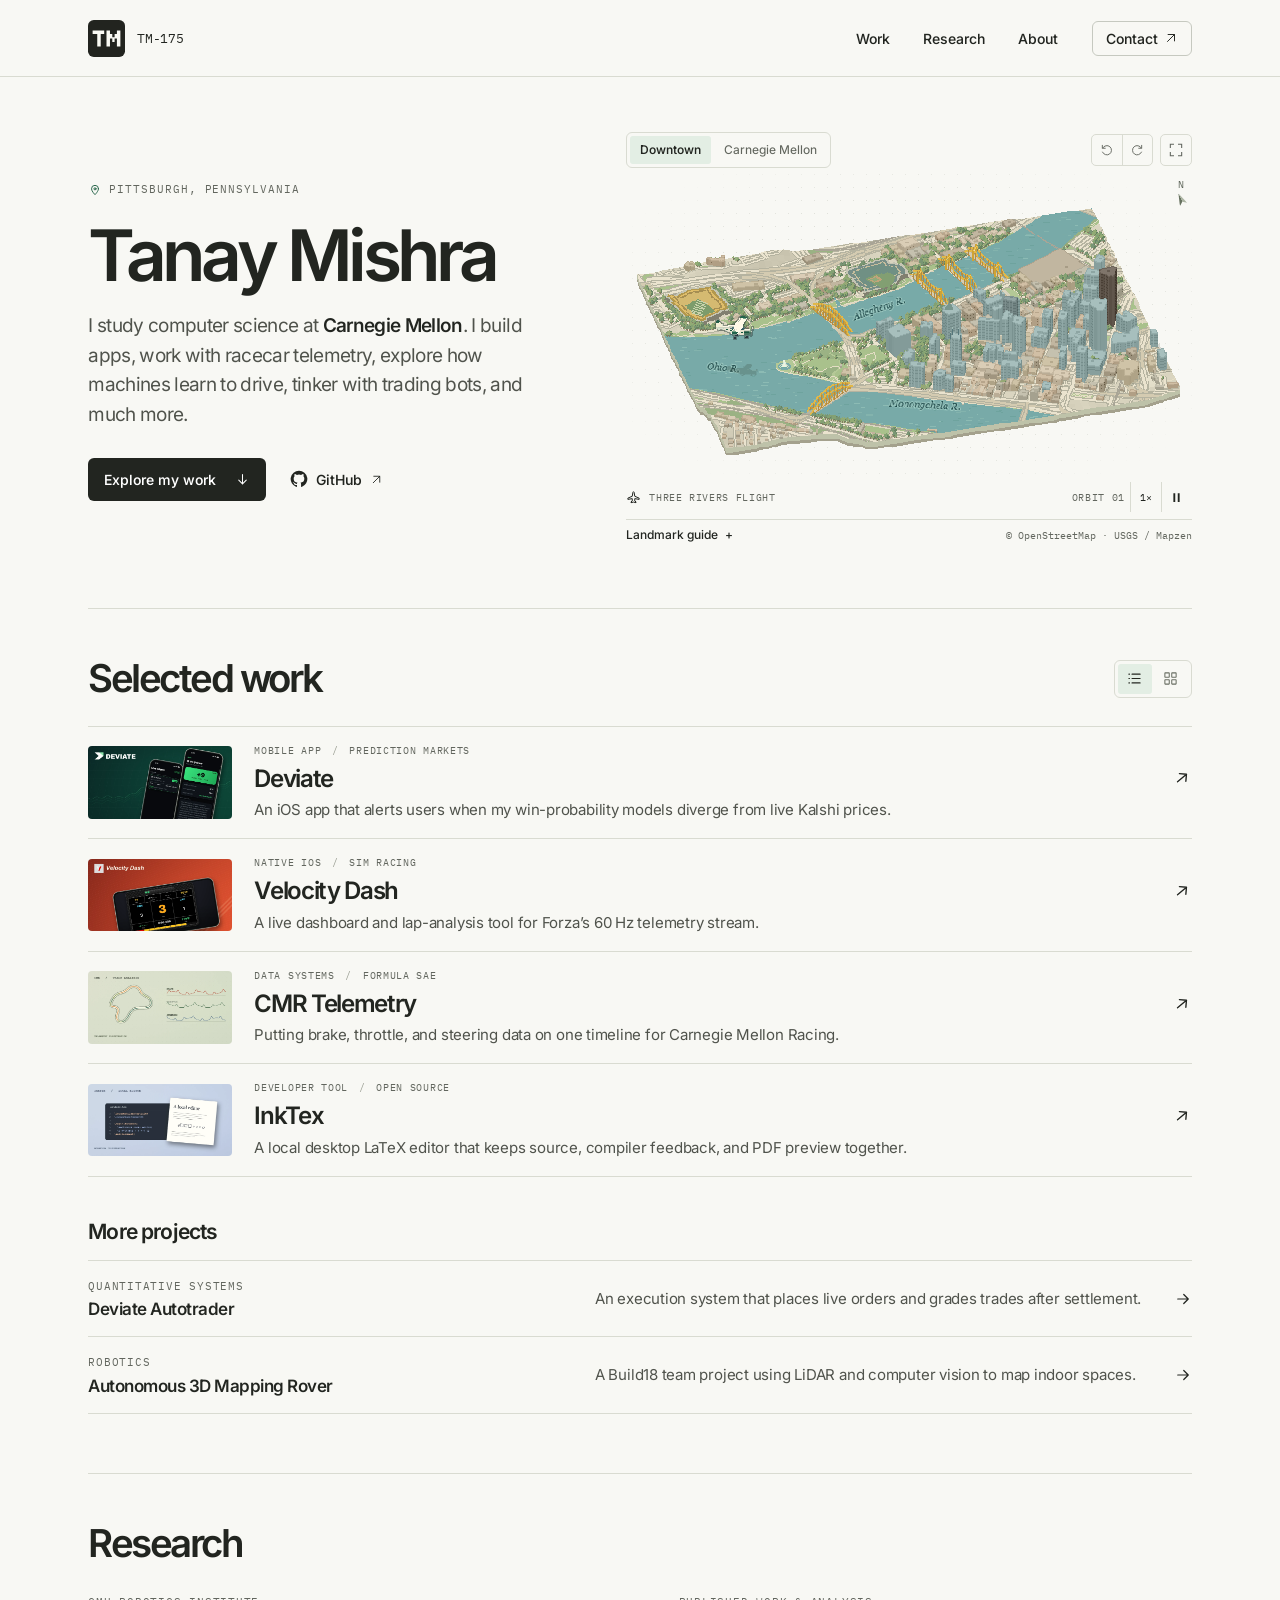
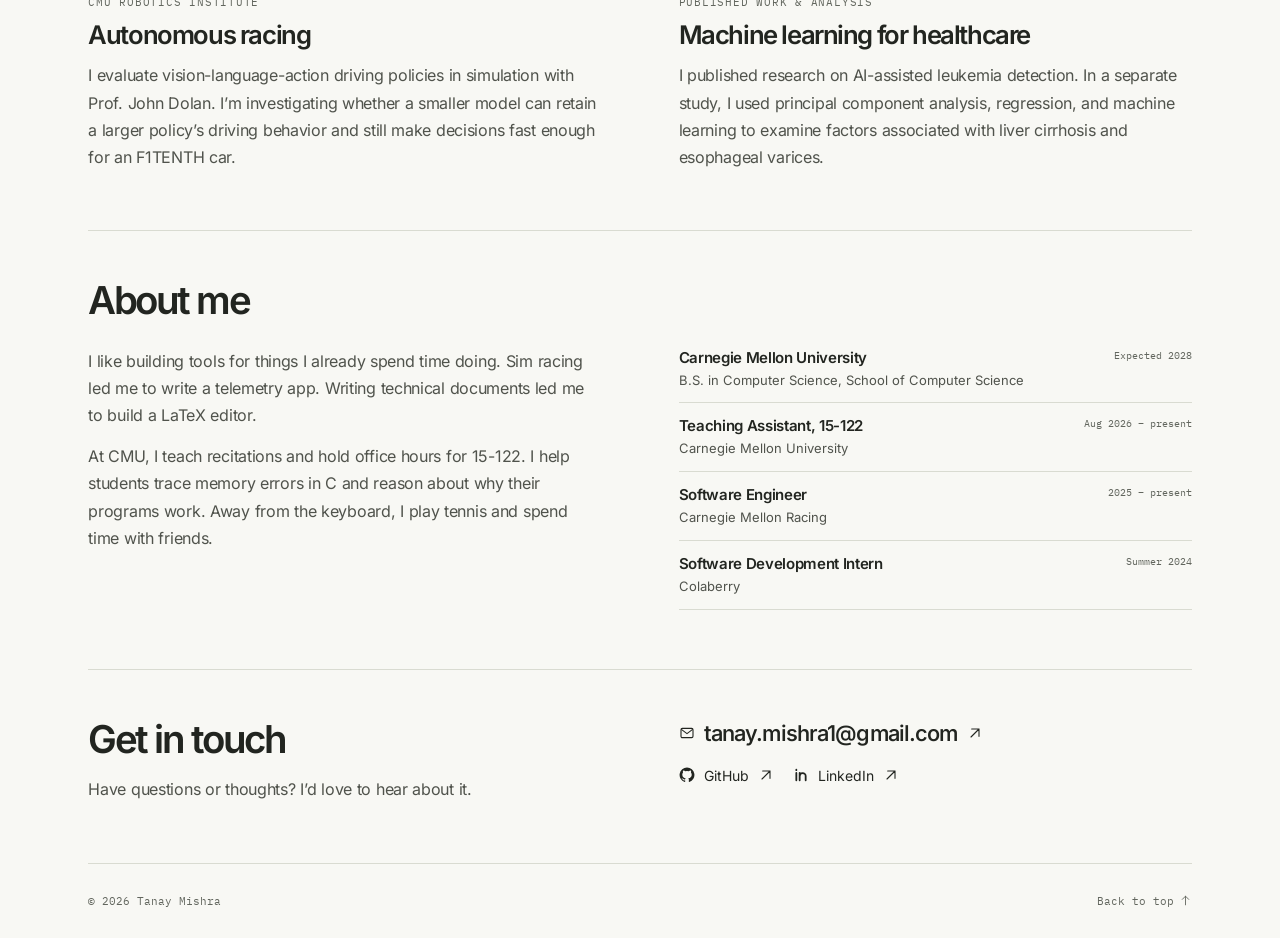
==== commit ed7b2224: "Modified circuits, changed to column layout, replaced orange accents with green + other minor design" ====
--- a/index.html
+++ b/index.html
@@ -7,32 +7,35 @@
 <link rel="icon" href="assets/mark.svg" type="image/svg+xml"><link rel="stylesheet" href="assets/site.css">
 <link rel="preload" as="font" href="assets/fonts/inter-latin-wght-normal.woff2" type="font/woff2" crossorigin>
 </head><body id="top"><a href="#main" class="skip">Skip to content</a><header class="site-header"><div class="header-inner shell">
-<a class="identity" href="#top" aria-label="Tanay Mishra, home"><svg viewBox="0 0 32 32" aria-hidden="true" class="monogram"><rect width="32" height="32" rx="5" fill="#22241f"/><path fill="#fafaf4" d="M4 9h10v3h-3v11H8V12H4zm12 0h3v3h2v3h2v-3h2V9h3v14h-3v-7h-2v3h-2v-3h-2v7h-3z"/><rect x="26" y="25" width="3" height="3" fill="#ed4934"/></svg><span>TM-175</span></a>
+<a class="identity" href="#top" aria-label="Tanay Mishra, home"><svg viewBox="0 0 32 32" aria-hidden="true" class="monogram"><rect width="32" height="32" rx="5" fill="#22241f"/><path fill="#fafaf4" d="M4 9h10v3h-3v11H8V12H4zm12 0h3v3h2v3h2v-3h2V9h3v14h-3v-7h-2v3h-2v-3h-2v7h-3z"/></svg><span>TM-175</span></a>
 <nav aria-label="Main navigation"><a href="#work">Work</a><a href="#research">Research</a><a href="#about">About</a><a class="nav-contact" href="#contact">Contact <svg class="icon " viewBox="0 0 24 24" fill="none" stroke="currentColor" stroke-width="1.65" stroke-linecap="round" stroke-linejoin="round" aria-hidden="true"><path d="M6 18 18 6M7 6h11v11"/></svg></a></nav></div></header>
 <main class="shell" id="main">
 <section class="hero" aria-labelledby="hero-title">
 <div class="intro"><p class="location meta"><svg class="icon " viewBox="0 0 24 24" fill="none" stroke="currentColor" stroke-width="1.65" stroke-linecap="round" stroke-linejoin="round" aria-hidden="true"><path d="M18 10c0 4-6 10-6 10S6 14 6 10a6 6 0 1 1 12 0Z"/><circle cx="12" cy="10" r="1.8"/></svg> Pittsburgh, Pennsylvania</p>
-<h1 id="hero-title">Tanay Mishra<span>.</span></h1>
-<p class="intro-text">I study computer science at <strong>Carnegie Mellon</strong>. I build apps, work with racecar telemetry, and explore how machines learn to drive.</p>
+<h1 id="hero-title">Tanay Mishra</h1>
+<p class="intro-text">I study computer science at <strong>Carnegie Mellon</strong>. I build apps, work with racecar telemetry, explore how machines learn to drive, tinker with trading bots, and much more.</p>
 <div class="hero-actions"><a class="button primary" href="#work">Explore my work <svg class="icon " viewBox="0 0 24 24" fill="none" stroke="currentColor" stroke-width="1.65" stroke-linecap="round" stroke-linejoin="round" aria-hidden="true"><path d="M12 4v15m-6-6 6 6 6-6"/></svg></a><a class="quiet-link" href="https://github.com/TM-175"><svg class="icon " viewBox="0 0 24 24" fill="none" stroke="currentColor" stroke-width="1.65" stroke-linecap="round" stroke-linejoin="round" aria-hidden="true"><path fill="currentColor" stroke="none" d="M12 .9a11.1 11.1 0 0 0-3.51 21.64c.55.1.76-.24.76-.54v-2.06c-3.09.67-3.74-1.31-3.74-1.31-.51-1.28-1.24-1.62-1.24-1.62-1.01-.69.08-.68.08-.68 1.12.08 1.7 1.14 1.7 1.14 1 .17 1.76 2.18 3.24.81.1-.72.39-1.21.7-1.49-2.47-.28-5.07-1.23-5.07-5.49 0-1.21.43-2.2 1.14-2.97-.11-.28-.5-1.4.11-2.93 0 0 .94-.3 3.05 1.14a10.65 10.65 0 0 1 5.56 0c2.12-1.44 3.04-1.14 3.04-1.14.61 1.53.23 2.65.12 2.93.71.77 1.14 1.76 1.14 2.97 0 4.27-2.6 5.2-5.09 5.48.4.35.76 1.02.76 2.06V22c0 .3.2.65.77.54A11.1 11.1 0 0 0 12 .9Z"/></svg> GitHub <svg class="icon tiny" viewBox="0 0 24 24" fill="none" stroke="currentColor" stroke-width="1.65" stroke-linecap="round" stroke-linejoin="round" aria-hidden="true"><path d="M6 18 18 6M7 6h11v11"/></svg></a></div></div>
 <div class="map-host"><figure class="circuit" aria-label="Interactive pixel map of Pittsburgh and Carnegie Mellon">
 <div class="map-toolbar" hidden><div class="map-views" role="group" aria-label="Map area">
 <button type="button" data-scene="city" aria-pressed="true">Downtown</button><button type="button" data-scene="campus" aria-pressed="false">Carnegie Mellon</button></div>
-<button class="map-expand" type="button" aria-label="Enlarge map" title="Enlarge map"><svg class="icon" viewBox="0 0 24 24" fill="none" stroke="currentColor" stroke-width="1.6" aria-hidden="true"><path class="expand-icon" d="M3.5 9V3.5H9m6 0h5.5V9m0 6v5.5H15m-6 0H3.5V15"/><path class="shrink-icon" d="M9 3v6H3m12-6v6h6m0 6h-6v6M3 15h6v6"/></svg></button></div>
-<div class="circuit-stage"><div class="compass" aria-hidden="true"><span>N</span><i></i></div>
-<img id="circuit-still" src="assets/pittsburgh-circuit.png" width="636" height="354" alt="Pixel map of downtown Pittsburgh. The Allegheny and Monongahela meet at the Point. A red Formula 1 car crosses the Allegheny on the Three Sisters loop.">
+<div class="map-tools"><div class="turn-controls" role="group" aria-label="Map rotation">
+<button class="turn-button" type="button" data-turn="-1" title="Rotate left (←)" aria-label="Rotate map left"><svg viewBox="0 0 24 24" fill="none" stroke="currentColor" stroke-width="1.6" stroke-linecap="round" stroke-linejoin="round" aria-hidden="true"><path d="M4 4v5h5M4.6 8.6a8 8 0 1 1-.3 7"/></svg></button>
+<button class="turn-button" type="button" data-turn="1" title="Rotate right (→)" aria-label="Rotate map right"><svg viewBox="0 0 24 24" fill="none" stroke="currentColor" stroke-width="1.6" stroke-linecap="round" stroke-linejoin="round" aria-hidden="true"><path d="M20 4v5h-5m4.4-.4a8 8 0 1 0 .3 7"/></svg></button></div>
+<button class="map-expand" type="button" aria-label="Enlarge map" title="Enlarge map"><svg class="icon" viewBox="0 0 24 24" fill="none" stroke="currentColor" stroke-width="1.6" aria-hidden="true"><path class="expand-icon" d="M3.5 9V3.5H9m6 0h5.5V9m0 6v5.5H15m-6 0H3.5V15"/><path class="shrink-icon" d="M9 3v6H3m12-6v6h6m0 6h-6v6M3 15h6v6"/></svg></button></div></div>
+<div class="circuit-stage" role="group" aria-label="Map view" aria-describedby="turn-hint" aria-keyshortcuts="ArrowLeft ArrowRight Home"><span id="turn-hint" class="sr-only">Drag horizontally or use the left and right arrow keys to rotate the map. Press Home to restore the original view.</span><div class="compass" aria-hidden="true"><span>N</span><i></i></div>
+<img id="circuit-still" src="assets/pittsburgh-circuit.png" width="636" height="354" alt="Pixel map of downtown Pittsburgh. The Allegheny and Monongahela meet at the Point. A small high-wing airplane flies above the rivers and downtown skyline.">
 <canvas id="circuit-animation" width="636" height="354" aria-hidden="true" hidden></canvas><div id="map-pins" aria-label="Mapped landmarks" role="group" hidden></div></div>
-<figcaption><span class="figure-name"><svg class="icon " viewBox="0 0 24 24" fill="none" stroke="currentColor" stroke-width="1.65" stroke-linecap="round" stroke-linejoin="round" aria-hidden="true"><path d="M3 21V4m1-1h4v4H4zm8 0h4v4h-4zm-4 4h4v4H8zm8 0h4v4h-4zM4 11h4v4H4zm8 0h4v4h-4z" fill="currentColor" stroke="none"/><path d="M3.5 3v18"/></svg><span id="route-name">Three Sisters loop</span></span>
-<div class="controls" hidden><span id="lap" title="Current lap">Lap 01</span><button id="speed" aria-label="Change car speed, currently 1 times" title="Change car speed">1×</button><button id="play" aria-label="Pause car animation" title="Pause car animation"><svg class="icon pause" viewBox="0 0 24 24" fill="none" stroke="currentColor" stroke-width="1.65" stroke-linecap="round" stroke-linejoin="round" aria-hidden="true"><path d="M7 5h3v14H7zm7 0h3v14h-3z" fill="currentColor" stroke="none"/></svg><svg class="icon play" viewBox="0 0 24 24" fill="none" stroke="currentColor" stroke-width="1.65" stroke-linecap="round" stroke-linejoin="round" aria-hidden="true"><path d="m8 4 12 8-12 8z" fill="currentColor" stroke="none"/></svg></button></div></figcaption>
+<figcaption><span class="figure-name"><svg class="icon flight-symbol" viewBox="0 0 24 24" fill="none" stroke="currentColor" stroke-width="1.6" stroke-linejoin="round" aria-hidden="true"><path d="m3 13 7-3 1-6.2q.9-2.3 2 0L14 10l7 3v2l-7-1.2v3.7l2 1.5v1.3l-4-1-4 1V19l2-1.5v-3.7L3 15z"/></svg><svg class="icon car-symbol" viewBox="0 0 24 24" fill="none" stroke="currentColor" stroke-width="1.65" stroke-linecap="round" stroke-linejoin="round" aria-hidden="true"><path d="M3 21V4m1-1h4v4H4zm8 0h4v4h-4zm-4 4h4v4H8zm8 0h4v4h-4zM4 11h4v4H4zm8 0h4v4h-4z" fill="currentColor" stroke="none"/><path d="M3.5 3v18"/></svg><span id="route-name">Three Rivers flight</span></span>
+<div class="controls" hidden><span id="lap" title="Current orbit">Orbit 01</span><button id="speed" aria-label="Change car speed, currently 1 times" title="Change car speed">1×</button><button id="play" aria-label="Pause flight animation" title="Pause flight animation"><svg class="icon pause" viewBox="0 0 24 24" fill="none" stroke="currentColor" stroke-width="1.65" stroke-linecap="round" stroke-linejoin="round" aria-hidden="true"><path d="M7 5h3v14H7zm7 0h3v14h-3z" fill="currentColor" stroke="none"/></svg><svg class="icon play" viewBox="0 0 24 24" fill="none" stroke="currentColor" stroke-width="1.65" stroke-linecap="round" stroke-linejoin="round" aria-hidden="true"><path d="m8 4 12 8-12 8z" fill="currentColor" stroke="none"/></svg></button></div></figcaption>
 <div class="map-credits"><button class="guide-toggle" aria-expanded="false" aria-controls="map-guide" hidden>Landmark guide <span aria-hidden="true">+</span></button>
 <small><a href="https://www.openstreetmap.org/copyright">© OpenStreetMap</a> · <a href="https://github.com/tilezen/joerd/blob/master/docs/attribution.md" aria-label="Terrain data attribution">USGS / Mapzen</a></small></div>
 <div id="map-guide" hidden><label class="sr-only" for="map-landmark">Select a landmark</label><select id="map-landmark"></select>
 <p id="place-note" aria-live="polite"></p><a id="place-map-link">View on OpenStreetMap ↗</a><p id="route-note"></p></div>
 <noscript><p class="map-fallback"><a href="assets/cmu-circuit.png">Explore the Carnegie Mellon campus map ↗</a></p></noscript></figure></div>
 <dialog class="map-dialog" aria-label="Expanded Pittsburgh circuit map"></dialog></section>
-<section id="work" class="section"><div class="section-bar"><h2>Selected work<span class="red-square" aria-hidden="true"></span></h2><div id="view-controls" class="view-controls" role="group" aria-label="Project view" hidden>
-<button id="grid-view" aria-pressed="true" aria-label="Grid view" title="Grid view"><svg class="icon " viewBox="0 0 24 24" fill="none" stroke="currentColor" stroke-width="1.65" stroke-linecap="round" stroke-linejoin="round" aria-hidden="true"><rect x="3" y="3" width="7" height="7" rx=".5"/><rect x="14" y="3" width="7" height="7" rx=".5"/><rect x="3" y="14" width="7" height="7" rx=".5"/><rect x="14" y="14" width="7" height="7" rx=".5"/></svg></button><button id="list-view" aria-pressed="false" aria-label="List view" title="List view"><svg class="icon " viewBox="0 0 24 24" fill="none" stroke="currentColor" stroke-width="1.65" stroke-linecap="round" stroke-linejoin="round" aria-hidden="true"><path d="M8 5h13M8 12h13M8 19h13M3 5h1m-1 7h1m-1 7h1"/></svg></button></div></div>
-<div class="project-grid" id="projects"><article class="project-card"><a href="projects/deviate.html"><div class="cover"><img src="assets/cover-deviate.webp" width="1080" height="546" alt="Two screens from Deviate showing a live market and its model comparison." loading="lazy"></div>
+<section id="work" class="section"><div class="section-bar"><h2>Selected work</h2><div id="view-controls" class="view-controls" role="group" aria-label="Project view" hidden>
+<button id="list-view" aria-pressed="true" aria-label="List view" title="List view"><svg class="icon " viewBox="0 0 24 24" fill="none" stroke="currentColor" stroke-width="1.65" stroke-linecap="round" stroke-linejoin="round" aria-hidden="true"><path d="M8 5h13M8 12h13M8 19h13M3 5h1m-1 7h1m-1 7h1"/></svg></button><button id="grid-view" aria-pressed="false" aria-label="Grid view" title="Grid view"><svg class="icon " viewBox="0 0 24 24" fill="none" stroke="currentColor" stroke-width="1.65" stroke-linecap="round" stroke-linejoin="round" aria-hidden="true"><rect x="3" y="3" width="7" height="7" rx=".5"/><rect x="14" y="3" width="7" height="7" rx=".5"/><rect x="3" y="14" width="7" height="7" rx=".5"/><rect x="14" y="14" width="7" height="7" rx=".5"/></svg></button></div></div>
+<div class="project-grid is-list" id="projects"><article class="project-card"><a href="projects/deviate.html"><div class="cover"><img src="assets/cover-deviate.webp" width="1080" height="546" alt="Two screens from Deviate showing a live market and its model comparison." loading="lazy"></div>
 <div class="card-copy"><div class="meta">Mobile app <span>/</span> Prediction markets</div><div class="card-title"><h3>Deviate</h3><svg class="icon " viewBox="0 0 24 24" fill="none" stroke="currentColor" stroke-width="1.65" stroke-linecap="round" stroke-linejoin="round" aria-hidden="true"><path d="M5 12h14m-6-6 6 6-6 6"/></svg></div>
 <p>An iOS app that alerts users when my win-probability models diverge from live Kalshi prices.</p></div></a></article><article class="project-card"><a href="projects/velocity-dash.html"><div class="cover"><img src="assets/cover-velocity.webp" width="1080" height="546" alt="Velocity Dash’s Formula-style racing dashboard displayed on a landscape phone." loading="lazy"></div>
 <div class="card-copy"><div class="meta">Native iOS <span>/</span> Sim racing</div><div class="card-title"><h3>Velocity Dash</h3><svg class="icon " viewBox="0 0 24 24" fill="none" stroke="currentColor" stroke-width="1.65" stroke-linecap="round" stroke-linejoin="round" aria-hidden="true"><path d="M5 12h14m-6-6 6 6-6 6"/></svg></div>
@@ -42,10 +45,10 @@
 <div class="card-copy"><div class="meta">Developer tool <span>/</span> Open source</div><div class="card-title"><h3>InkTex</h3><svg class="icon " viewBox="0 0 24 24" fill="none" stroke="currentColor" stroke-width="1.65" stroke-linecap="round" stroke-linejoin="round" aria-hidden="true"><path d="M5 12h14m-6-6 6 6-6 6"/></svg></div>
 <p>A local desktop LaTeX editor that keeps source, compiler feedback, and PDF preview together.</p></div></a></article></div>
 <h3 class="more-title">More projects</h3><div class="short-rows"><a class="short-row" href="projects/autotrader.html"><span class="row-main"><span class="meta">Quantitative systems</span><strong>Deviate Autotrader</strong></span><span class="row-summary">An execution system that places live orders and grades trades after settlement.</span><svg class="icon " viewBox="0 0 24 24" fill="none" stroke="currentColor" stroke-width="1.65" stroke-linecap="round" stroke-linejoin="round" aria-hidden="true"><path d="M5 12h14m-6-6 6 6-6 6"/></svg></a><a class="short-row" href="projects/mapping-rover.html"><span class="row-main"><span class="meta">Robotics</span><strong>Autonomous 3D Mapping Rover</strong></span><span class="row-summary">A Build18 team project using LiDAR and computer vision to map indoor spaces.</span><svg class="icon " viewBox="0 0 24 24" fill="none" stroke="currentColor" stroke-width="1.65" stroke-linecap="round" stroke-linejoin="round" aria-hidden="true"><path d="M5 12h14m-6-6 6 6-6 6"/></svg></a></div></section>
-<section id="research" class="section divided"><div class="section-bar"><h2>Research<span class="red-square" aria-hidden="true"></span></h2></div><div class="research-grid">
+<section id="research" class="section divided"><div class="section-bar"><h2>Research</h2></div><div class="research-grid">
 <article class="research-card"><p class="meta">CMU Robotics Institute</p><h3>Autonomous racing</h3><p>I evaluate vision-language-action driving policies in simulation with Prof. John Dolan. I’m investigating whether a smaller model can retain a larger policy’s driving behavior and still make decisions fast enough for an F1TENTH car.</p></article><article class="research-card"><p class="meta">Published work & analysis</p><h3>Machine learning for healthcare</h3><p>I published research on AI-assisted leukemia detection. In a separate study, I used principal component analysis, regression, and machine learning to examine factors associated with liver cirrhosis and esophageal varices.</p></article></div></section>
-<section id="about" class="section divided"><div class="section-bar"><h2>About me<span class="red-square" aria-hidden="true"></span></h2></div><div class="about-grid"><div class="bio"><p>I like building tools for things I already spend time doing. Sim racing led me to write a telemetry app. Writing technical documents led me to build a LaTeX editor.</p><p>At CMU, I teach recitations and hold office hours for 15-122. I help students trace memory errors in C and reason about why their programs work. Away from the keyboard, I play tennis and spend time with friends.</p></div>
+<section id="about" class="section divided"><div class="section-bar"><h2>About me</h2></div><div class="about-grid"><div class="bio"><p>I like building tools for things I already spend time doing. Sim racing led me to write a telemetry app. Writing technical documents led me to build a LaTeX editor.</p><p>At CMU, I teach recitations and hold office hours for 15-122. I help students trace memory errors in C and reason about why their programs work. Away from the keyboard, I play tennis and spend time with friends.</p></div>
 <dl class="timeline"><div><dt>Carnegie Mellon University</dt><dd>B.S. in Computer Science, School of Computer Science</dd><dd class="when">Expected 2028</dd></div><div><dt>Teaching Assistant, 15-122</dt><dd>Carnegie Mellon University</dd><dd class="when">Aug 2026 – present</dd></div><div><dt>Software Engineer</dt><dd>Carnegie Mellon Racing</dd><dd class="when">2025 – present</dd></div><div><dt>Software Development Intern</dt><dd>Colaberry</dd><dd class="when">Summer 2024</dd></div></dl></div></section>
-<section id="contact" class="section divided contact"><div><h2>Get in touch<span class="red-square" aria-hidden="true"></span></h2><p>Have questions or thoughts? I’d love to hear about it.</p></div>
+<section id="contact" class="section divided contact"><div><h2>Get in touch</h2><p>Have questions or thoughts? I’d love to hear about it.</p></div>
 <div class="contact-links"><a href="mailto:tanay.mishra1@gmail.com"><svg class="icon " viewBox="0 0 24 24" fill="none" stroke="currentColor" stroke-width="1.65" stroke-linecap="round" stroke-linejoin="round" aria-hidden="true"><rect x="3" y="5" width="18" height="14" rx="2"/><path d="m4 7 8 6 8-6"/></svg>tanay.mishra1@gmail.com<svg class="icon tiny" viewBox="0 0 24 24" fill="none" stroke="currentColor" stroke-width="1.65" stroke-linecap="round" stroke-linejoin="round" aria-hidden="true"><path d="M6 18 18 6M7 6h11v11"/></svg></a><a href="https://github.com/TM-175"><svg class="icon " viewBox="0 0 24 24" fill="none" stroke="currentColor" stroke-width="1.65" stroke-linecap="round" stroke-linejoin="round" aria-hidden="true"><path fill="currentColor" stroke="none" d="M12 .9a11.1 11.1 0 0 0-3.51 21.64c.55.1.76-.24.76-.54v-2.06c-3.09.67-3.74-1.31-3.74-1.31-.51-1.28-1.24-1.62-1.24-1.62-1.01-.69.08-.68.08-.68 1.12.08 1.7 1.14 1.7 1.14 1 .17 1.76 2.18 3.24.81.1-.72.39-1.21.7-1.49-2.47-.28-5.07-1.23-5.07-5.49 0-1.21.43-2.2 1.14-2.97-.11-.28-.5-1.4.11-2.93 0 0 .94-.3 3.05 1.14a10.65 10.65 0 0 1 5.56 0c2.12-1.44 3.04-1.14 3.04-1.14.61 1.53.23 2.65.12 2.93.71.77 1.14 1.76 1.14 2.97 0 4.27-2.6 5.2-5.09 5.48.4.35.76 1.02.76 2.06V22c0 .3.2.65.77.54A11.1 11.1 0 0 0 12 .9Z"/></svg>GitHub<svg class="icon tiny" viewBox="0 0 24 24" fill="none" stroke="currentColor" stroke-width="1.65" stroke-linecap="round" stroke-linejoin="round" aria-hidden="true"><path d="M6 18 18 6M7 6h11v11"/></svg></a><a href="https://www.linkedin.com/in/tanay-mishra-a86b25274/"><svg class="icon " viewBox="0 0 24 24" fill="none" stroke="currentColor" stroke-width="1.65" stroke-linecap="round" stroke-linejoin="round" aria-hidden="true"><path d="M5 9v11m0-16v.7M10 20V9m0 5c0-6.2 9-6.2 9-.5V20" stroke-width="2.7"/></svg>LinkedIn<svg class="icon tiny" viewBox="0 0 24 24" fill="none" stroke="currentColor" stroke-width="1.65" stroke-linecap="round" stroke-linejoin="round" aria-hidden="true"><path d="M6 18 18 6M7 6h11v11"/></svg></a></div></section>
-</main><footer class="shell"><span>© 2026 Tanay Mishra</span><a href="#top">Back to top <svg class="icon " viewBox="0 0 24 24" fill="none" stroke="currentColor" stroke-width="1.65" stroke-linecap="round" stroke-linejoin="round" aria-hidden="true"><path d="M12 20V4m-6 6 6-6 6 6"/></svg></a></footer><script src="assets/circuit-data.js" defer></script><script src="assets/site.js" defer></script></body></html>+</main><footer class="shell"><span>© 2026 Tanay Mishra</span><a href="#top">Back to top <svg class="icon " viewBox="0 0 24 24" fill="none" stroke="currentColor" stroke-width="1.65" stroke-linecap="round" stroke-linejoin="round" aria-hidden="true"><path d="M12 20V4m-6 6 6-6 6 6"/></svg></a></footer><script src="assets/circuit-data.js" defer></script><script src="assets/orbit.js" defer></script><script src="assets/site.js" defer></script></body></html>
--- a/assets/site.css
+++ b/assets/site.css
@@ -18,7 +18,8 @@
   --body: #50534c;
   --quiet: #62665e;
   --line: #d9dbd1;
-  --signal: #df4932;
+  --signal: #246347;
+  --green-wash: #e3eee4;
   --mono: "Plex Mono", ui-monospace, Menlo, monospace;
   --edge: clamp(24px, 6.9vw, 108px);
   font-family: Inter, -apple-system, BlinkMacSystemFont, "Segoe UI", sans-serif;
@@ -33,10 +34,10 @@
 button, a { -webkit-tap-highlight-color: transparent; }
 button { font: inherit; cursor: pointer; }
 a { text-decoration: none; color: inherit; }
-button:focus-visible, a:focus-visible { outline: 3px solid #ae4029; outline-offset: 5px; }
+button:focus-visible, a:focus-visible { outline: 3px solid var(--signal); outline-offset: 5px; }
 button:disabled { cursor: default; }
 [hidden] { display: none !important; }
-::selection { background: #ffcfba; color: #251f1c; }
+::selection { background: #c6dfca; color: #153a28; }
 h1, h2, h3, p, figure, dl, dd { margin: 0; }
 img, canvas { max-width: 100%; display: block; }
 .icon { width: 18px; height: 18px; display: inline-block; flex: none; vertical-align: middle; }
@@ -53,7 +54,7 @@
 .monogram { display: block; width: 37px; height: 37px; }
 nav { gap: clamp(16px, 2.6vw, 38px); }
 nav a { font-size: 14px; font-weight: 520; padding-block: 10px; }
-nav a:hover, .quiet-link:hover, .back:hover, footer a:hover, .contact-links a:hover, .detail-link:hover { color: #a83b28; }
+nav a:hover, .quiet-link:hover, .back:hover, footer a:hover, .contact-links a:hover, .detail-link:hover { color: var(--signal); }
 nav .nav-contact { gap: 6px; padding: 8px 13px; border: 1px solid #c6c9c0; border-radius: 6px; }
 .nav-contact .icon { width: 14px; height: 14px; }
 .hero { display: grid; grid-template-columns: 1fr 1.13fr; align-items: center; gap: 3.4%; padding: clamp(36px,4.3vw,68px) 0 clamp(38px,4.5vw,70px); }
@@ -61,16 +62,15 @@
 .meta { text-transform: uppercase; letter-spacing: .07em; color: var(--quiet); line-height: 1.6; font-size: 11px; }
 .meta span { color: #999d91; padding-inline: 4px; }
 .location { display: flex; align-items: center; gap: 7px; font-size: 11px; letter-spacing: .085em; }
-.location .icon { width: 14px; height: 14px; color: #b63e2b; }
+.location .icon { width: 14px; height: 14px; color: var(--signal); }
 h1, h2, h3 { font-weight: 610; }
 .hero h1 { font-size: clamp(52px, 5.55vw, 81px); line-height: 1.07; letter-spacing: -.066em; margin: 18px 0; }
-.hero h1 span { color: var(--signal); }
 .intro-text { color: var(--body); max-width: 450px; font-size: clamp(17px,1.48vw,21px); line-height: 1.56; letter-spacing: -.035em; }
 .intro-text strong { color: var(--ink); font-weight: 580; }
 .hero-actions { margin-top: 28px; gap: 24px; }
 .button, .quiet-link { font-size: 14px; font-weight: 540; gap: 9px; }
 .button.primary { justify-content: center; background: var(--ink); color: white; border-radius: 6px; padding: 13px 16px; gap: 19px; transition: background .16s, transform .16s; }
-.button.primary:hover { background: #383f33; transform: translateY(-2px); }
+.button.primary:hover { background: #20533c; transform: translateY(-2px); }
 .button .icon { width: 15px; height: 15px; }
 .quiet-link { gap: 8px; min-height: 44px; }
 .map-host, .circuit { min-width: 0; }
@@ -82,7 +82,7 @@
 .map-views { gap: 3px; border: 1px solid var(--line); border-radius: 6px; padding: 3px; }
 .map-views button, .map-expand, .guide-toggle { border: 0; background: transparent; color: var(--quiet); }
 .map-views button { font: 450 12px/1.3 Inter,sans-serif; padding: 6px 10px; border-radius: 3px; }
-.map-views button[aria-pressed="true"] { background: #e3e6dc; color: var(--ink); font-weight: 550; }
+.map-views button[aria-pressed="true"] { background: var(--green-wash); color: var(--ink); font-weight: 550; }
 .map-expand { justify-content: center; width: 32px; height: 32px; border: 1px solid var(--line); border-radius: 5px; }
 .map-expand:hover, .map-views button:hover { background: #e8ebe1; color: var(--ink); }
 .map-expand .icon { width: 16px; height: 16px; }
@@ -118,7 +118,7 @@
 .map-pin { pointer-events: auto; position: absolute; translate: -50% -50%; display: grid; place-items: center; width: 24px; height: 24px; padding: 0; border: none; border-radius: 50%; background: transparent; }
 .map-pin::after { content: ""; width: 9px; height: 9px; border: 2px solid #fffdf5; border-radius: 50%; background: #374d45; box-shadow: 0 1px 3px #263329a6; }
 .map-pin[aria-pressed="true"] { z-index: 1; }
-.map-pin[aria-pressed="true"]::after { width: 12px; height: 12px; background: #bb3422; box-shadow: 0 0 0 3px #f9eee0bb; }
+.map-pin[aria-pressed="true"]::after { width: 12px; height: 12px; background: #1b7550; box-shadow: 0 0 0 3px #e7f5e6cc; }
 .map-dialog { max-width: min(960px,96vw); width: 100%; max-height: 94dvh; overflow: auto; overscroll-behavior: contain; padding: clamp(12px,2.2vw,28px); color: var(--ink); background: var(--paper); border: 1px solid var(--line); border-radius: 10px; box-shadow: 0 12px 55px #1a201733; }
 .map-dialog::backdrop { background: #1d231c96; }
 .map-dialog .circuit { max-width: none; }
@@ -128,10 +128,9 @@
 #work, .divided { border-top: 1px solid var(--line); }
 .section-bar { justify-content: space-between; gap: 14px; margin-bottom: 25px; }
 h2 { font-size: clamp(30px,3vw,44px); line-height: 1.13; letter-spacing: -.065em; }
-.red-square { width: .13em; height: .13em; margin-left: .12em; background: var(--signal); display: inline-block; }
 .view-controls { padding: 3px; border: 1px solid var(--line); border-radius: 6px; gap: 2px; }
 .view-controls button { height: 30px; width: 34px; border-radius: 3px; background: transparent; border: 0; color: #696e63; display: grid; place-items: center; }
-.view-controls button[aria-pressed="true"] { background: #e3e5db; color: #242720; }
+.view-controls button[aria-pressed="true"] { background: var(--green-wash); color: #242720; }
 .view-controls .icon { width: 15px; height: 15px; }
 .project-grid { display: grid; grid-template-columns: repeat(2,minmax(0,1fr)); gap: 37px 24px; }
 .project-card a { display: block; border-radius: 7px; }
@@ -182,7 +181,7 @@
 .back { display: inline-flex; gap: 7px; font-size: 12px; min-height: 36px; }
 .detail-intro { margin: 26px 0 32px; }
 .detail-intro h1 { font-size: clamp(42px,6vw,77px); line-height: 1.07; letter-spacing: -.075em; margin: 9px 0 13px; }
-.detail-intro > p:last-child { color: var(--body); font-size: clamp(18px,2.2vw,23px); line-height: 1.5; max-width: 700px; letter-spacing: -.033em; }
+.detail-intro > p:not(.meta) { color: var(--body); font-size: clamp(18px,2.2vw,23px); line-height: 1.5; max-width: 700px; letter-spacing: -.033em; }
 .detail-cover { border-radius: 8px; width: 100%; height: auto; }
 .detail-body { display: grid; grid-template-columns: 2.2fr 1fr; gap: 8%; margin: 40px 0 36px; }
 .prose section + section { margin-top: 25px; }
@@ -258,3 +257,25 @@
   html { scroll-behavior: auto; }
   *, *::before, *::after { transition: none !important; }
 }
+
+.map-tools, .turn-controls { display: flex; align-items: center; }
+.map-tools { gap: 7px; }
+.turn-controls { border: 1px solid var(--line); border-radius: 5px; overflow: hidden; }
+.turn-controls:focus-within { outline: 2px solid var(--signal); outline-offset: 2px; }
+.turn-button { width: 30px; height: 30px; display: grid; place-items: center; background: transparent; border: 0; color: var(--quiet); }
+.turn-button + .turn-button { border-left: 1px solid var(--line); }
+.turn-button svg { width: 14px; height: 14px; }
+.turn-button:hover, .turn-button:focus-visible, .map-expand:hover, .controls button:hover { background: var(--green-wash); color: var(--signal); }
+.circuit-stage[data-rotatable] { cursor: grab; touch-action: pan-y pinch-zoom; user-select: none; -webkit-user-select: none; }
+.circuit-stage[data-dragging] { cursor: grabbing; }
+.circuit-stage:focus-visible { outline: 2px solid var(--signal); outline-offset: 2px; border-radius: 4px; }
+.circuit-stage img { -webkit-user-drag: none; pointer-events: none; }
+.product-site { color: var(--signal); font-weight: 550; }
+.project-card a:hover .card-title, .short-row:hover strong, .guide-toggle:hover { color: var(--signal); }
+
+.circuit .car-symbol, .circuit[data-area="campus"] .flight-symbol { display: none; }
+.circuit[data-area="campus"] .car-symbol { display: block; }
+
+.circuit-stage[data-rotatable]:not([data-turned])::after { content: 'Drag to rotate'; position: absolute; left: 0; bottom: 2px; font: 10px/1.4 var(--mono); color: var(--quiet); opacity: 0; pointer-events: none; }
+.circuit-stage[data-rotatable]:not([data-turned]):is(:hover,:focus-visible)::after { opacity: 1; }
+@media (pointer: coarse) { .circuit-stage[data-rotatable]:not([data-turned])::after { opacity: 1; } }
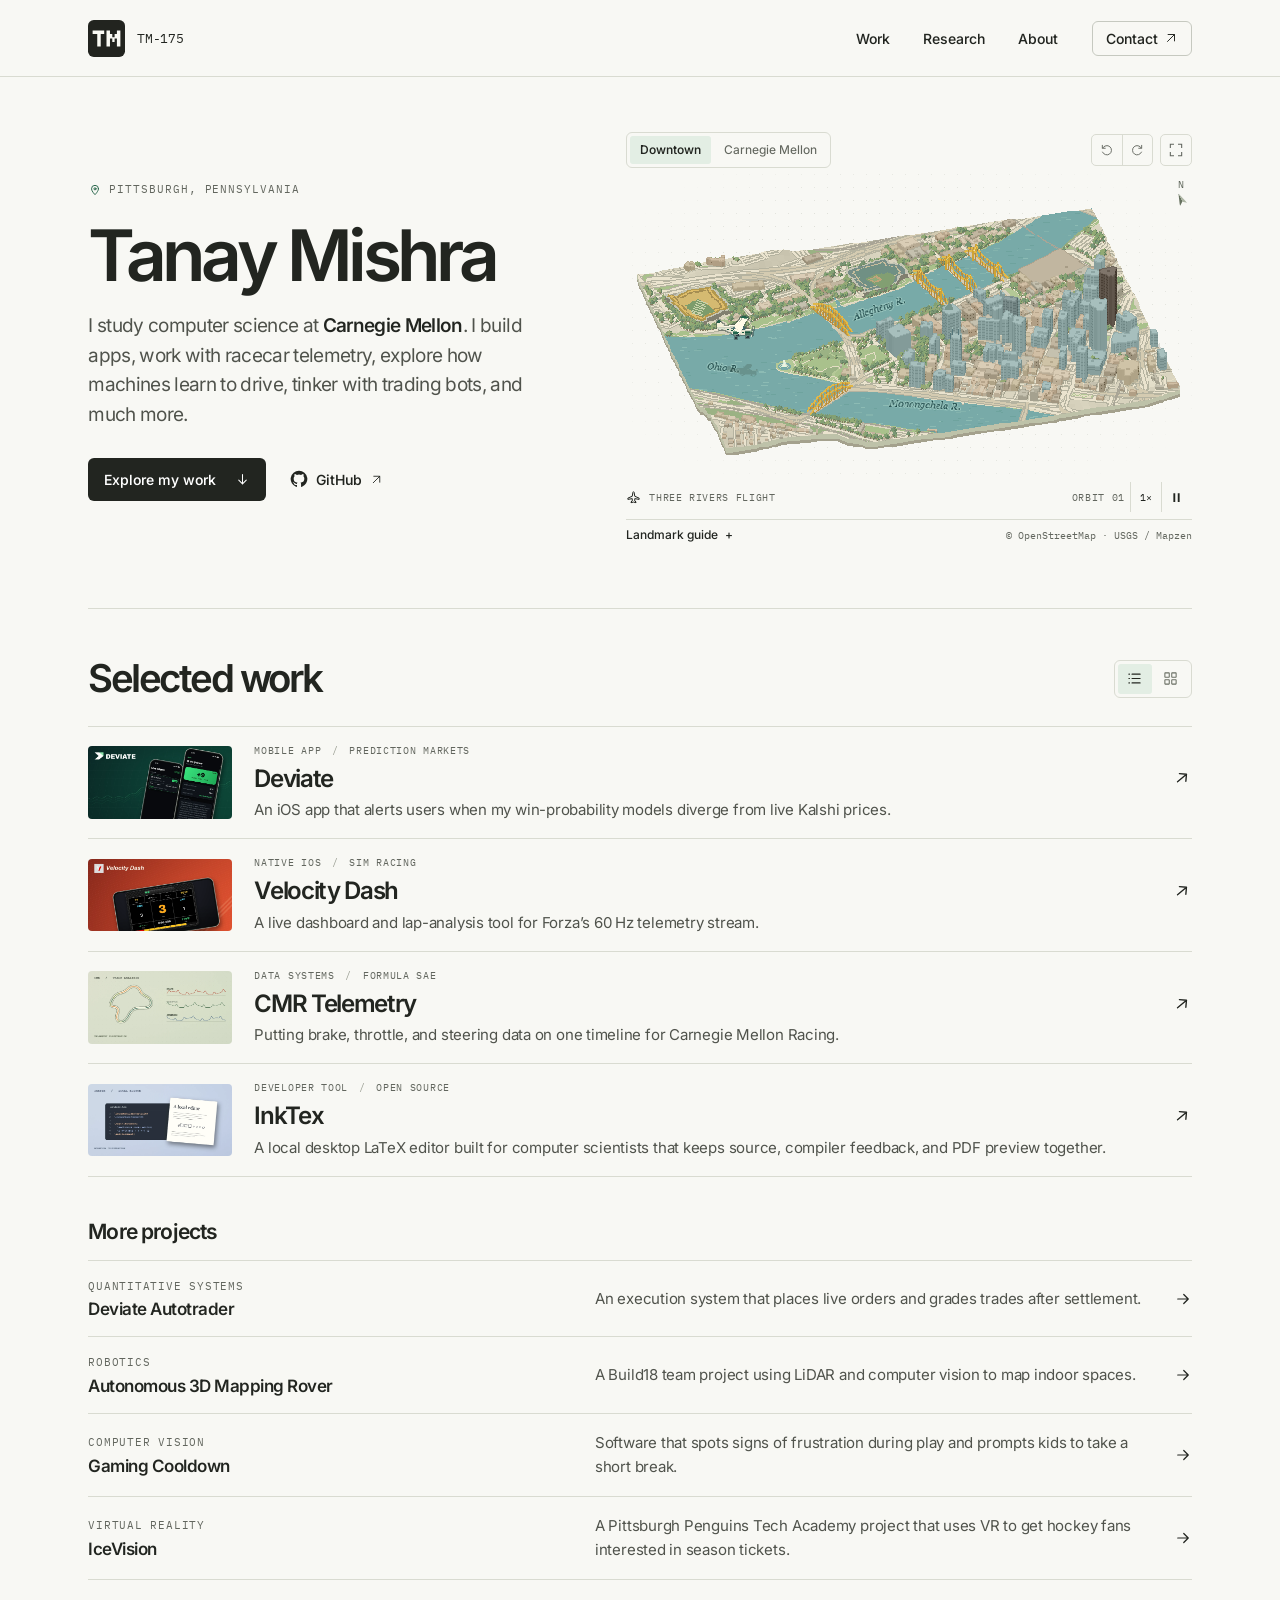
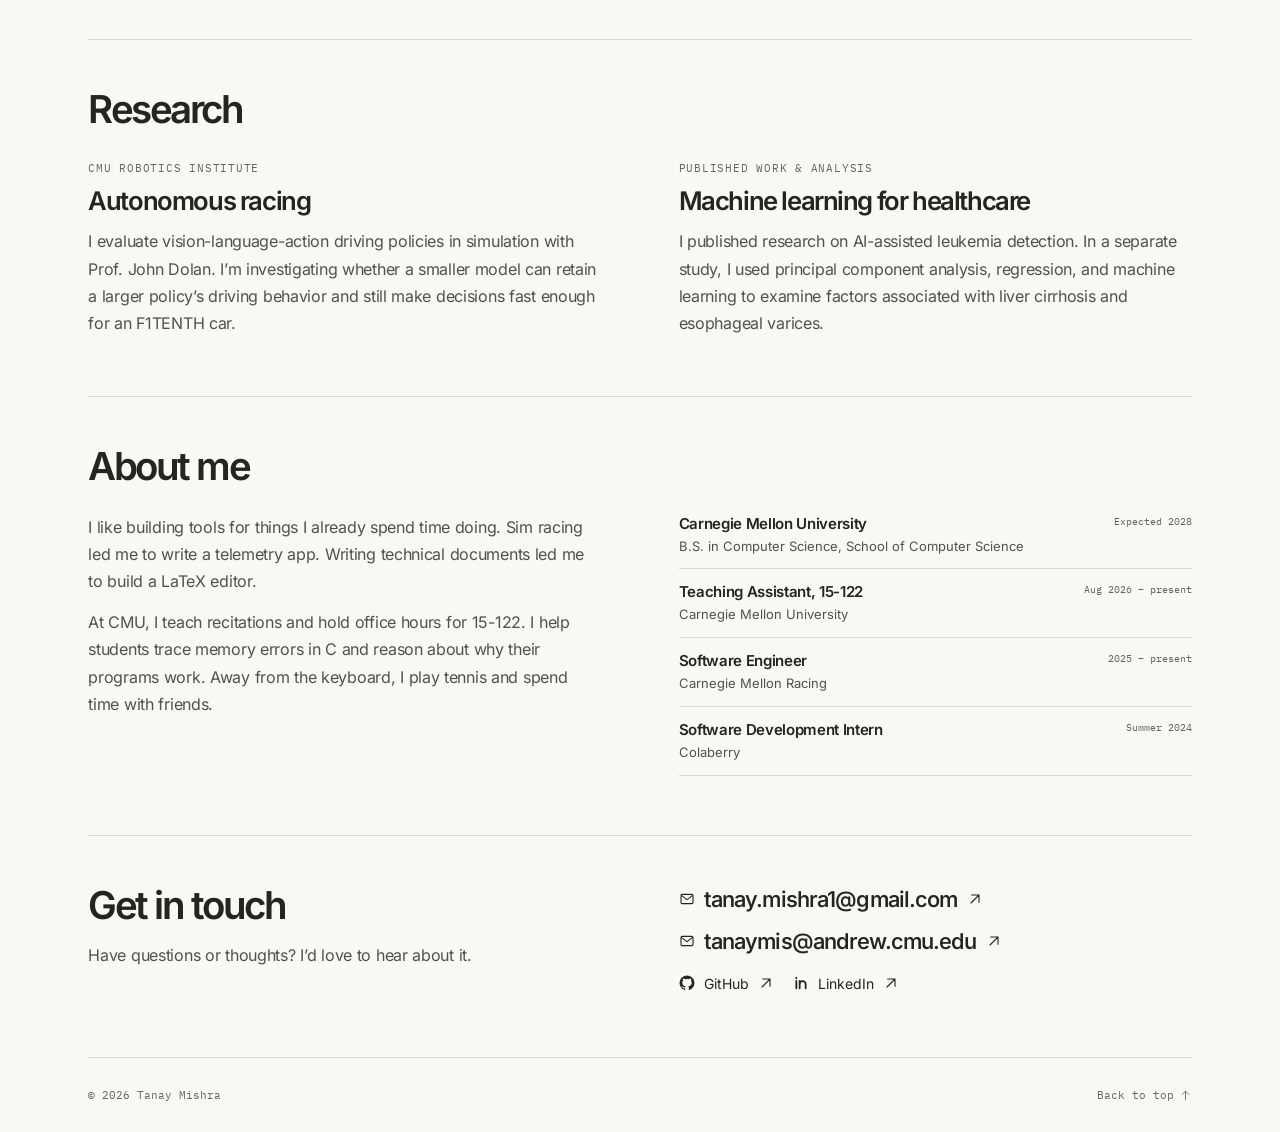
==== commit 39903505: "Added small projects and secondary email" ====
--- a/index.html
+++ b/index.html
@@ -43,12 +43,23 @@
 <div class="card-copy"><div class="meta">Data systems <span>/</span> Formula SAE</div><div class="card-title"><h3>CMR Telemetry</h3><svg class="icon " viewBox="0 0 24 24" fill="none" stroke="currentColor" stroke-width="1.65" stroke-linecap="round" stroke-linejoin="round" aria-hidden="true"><path d="M5 12h14m-6-6 6 6-6 6"/></svg></div>
 <p>Putting brake, throttle, and steering data on one timeline for Carnegie Mellon Racing.</p></div></a></article><article class="project-card"><a href="projects/inktex.html"><div class="cover"><img src="assets/cover-inktex.webp" width="1080" height="546" alt="Illustration pairing LaTeX source with a typeset document." loading="lazy"></div>
 <div class="card-copy"><div class="meta">Developer tool <span>/</span> Open source</div><div class="card-title"><h3>InkTex</h3><svg class="icon " viewBox="0 0 24 24" fill="none" stroke="currentColor" stroke-width="1.65" stroke-linecap="round" stroke-linejoin="round" aria-hidden="true"><path d="M5 12h14m-6-6 6 6-6 6"/></svg></div>
-<p>A local desktop LaTeX editor that keeps source, compiler feedback, and PDF preview together.</p></div></a></article></div>
-<h3 class="more-title">More projects</h3><div class="short-rows"><a class="short-row" href="projects/autotrader.html"><span class="row-main"><span class="meta">Quantitative systems</span><strong>Deviate Autotrader</strong></span><span class="row-summary">An execution system that places live orders and grades trades after settlement.</span><svg class="icon " viewBox="0 0 24 24" fill="none" stroke="currentColor" stroke-width="1.65" stroke-linecap="round" stroke-linejoin="round" aria-hidden="true"><path d="M5 12h14m-6-6 6 6-6 6"/></svg></a><a class="short-row" href="projects/mapping-rover.html"><span class="row-main"><span class="meta">Robotics</span><strong>Autonomous 3D Mapping Rover</strong></span><span class="row-summary">A Build18 team project using LiDAR and computer vision to map indoor spaces.</span><svg class="icon " viewBox="0 0 24 24" fill="none" stroke="currentColor" stroke-width="1.65" stroke-linecap="round" stroke-linejoin="round" aria-hidden="true"><path d="M5 12h14m-6-6 6 6-6 6"/></svg></a></div></section>
+<p>A local desktop LaTeX editor built for computer scientists that keeps source, compiler feedback, and PDF preview together.</p></div></a></article></div>
+<h3 class="more-title" id="more-projects">More projects</h3><div class="short-rows"><a class="short-row" href="projects/autotrader.html"><span class="row-main"><span class="meta">Quantitative systems</span><strong>Deviate Autotrader</strong></span><span class="row-summary">An execution system that places live orders and grades trades after settlement.</span><svg class="icon " viewBox="0 0 24 24" fill="none" stroke="currentColor" stroke-width="1.65" stroke-linecap="round" stroke-linejoin="round" aria-hidden="true"><path d="M5 12h14m-6-6 6 6-6 6"/></svg></a><a class="short-row" href="projects/mapping-rover.html"><span class="row-main"><span class="meta">Robotics</span><strong>Autonomous 3D Mapping Rover</strong></span><span class="row-summary">A Build18 team project using LiDAR and computer vision to map indoor spaces.</span><svg class="icon " viewBox="0 0 24 24" fill="none" stroke="currentColor" stroke-width="1.65" stroke-linecap="round" stroke-linejoin="round" aria-hidden="true"><path d="M5 12h14m-6-6 6 6-6 6"/></svg></a>
+<a class="short-row" href="projects/gaming-cooldown.html">
+  <span class="row-main"><span class="meta">Computer vision</span><strong>Gaming Cooldown</strong></span>
+  <span class="row-summary">Software that spots signs of frustration during play and prompts kids to take a short break.</span><svg class="icon " viewBox="0 0 24 24" fill="none" stroke="currentColor" stroke-width="1.65" stroke-linecap="round" stroke-linejoin="round" aria-hidden="true"><path d="M5 12h14m-6-6 6 6-6 6"/></svg>
+</a>
+<a class="short-row" href="projects/icevision.html">
+  <span class="row-main"><span class="meta">Virtual reality</span><strong>IceVision</strong></span>
+  <span class="row-summary">A Pittsburgh Penguins Tech Academy project that uses VR to get hockey fans interested in season tickets.</span><svg class="icon " viewBox="0 0 24 24" fill="none" stroke="currentColor" stroke-width="1.65" stroke-linecap="round" stroke-linejoin="round" aria-hidden="true"><path d="M5 12h14m-6-6 6 6-6 6"/></svg>
+</a>
+</div></section>
 <section id="research" class="section divided"><div class="section-bar"><h2>Research</h2></div><div class="research-grid">
 <article class="research-card"><p class="meta">CMU Robotics Institute</p><h3>Autonomous racing</h3><p>I evaluate vision-language-action driving policies in simulation with Prof. John Dolan. I’m investigating whether a smaller model can retain a larger policy’s driving behavior and still make decisions fast enough for an F1TENTH car.</p></article><article class="research-card"><p class="meta">Published work & analysis</p><h3>Machine learning for healthcare</h3><p>I published research on AI-assisted leukemia detection. In a separate study, I used principal component analysis, regression, and machine learning to examine factors associated with liver cirrhosis and esophageal varices.</p></article></div></section>
 <section id="about" class="section divided"><div class="section-bar"><h2>About me</h2></div><div class="about-grid"><div class="bio"><p>I like building tools for things I already spend time doing. Sim racing led me to write a telemetry app. Writing technical documents led me to build a LaTeX editor.</p><p>At CMU, I teach recitations and hold office hours for 15-122. I help students trace memory errors in C and reason about why their programs work. Away from the keyboard, I play tennis and spend time with friends.</p></div>
 <dl class="timeline"><div><dt>Carnegie Mellon University</dt><dd>B.S. in Computer Science, School of Computer Science</dd><dd class="when">Expected 2028</dd></div><div><dt>Teaching Assistant, 15-122</dt><dd>Carnegie Mellon University</dd><dd class="when">Aug 2026 – present</dd></div><div><dt>Software Engineer</dt><dd>Carnegie Mellon Racing</dd><dd class="when">2025 – present</dd></div><div><dt>Software Development Intern</dt><dd>Colaberry</dd><dd class="when">Summer 2024</dd></div></dl></div></section>
 <section id="contact" class="section divided contact"><div><h2>Get in touch</h2><p>Have questions or thoughts? I’d love to hear about it.</p></div>
-<div class="contact-links"><a href="mailto:tanay.mishra1@gmail.com"><svg class="icon " viewBox="0 0 24 24" fill="none" stroke="currentColor" stroke-width="1.65" stroke-linecap="round" stroke-linejoin="round" aria-hidden="true"><rect x="3" y="5" width="18" height="14" rx="2"/><path d="m4 7 8 6 8-6"/></svg>tanay.mishra1@gmail.com<svg class="icon tiny" viewBox="0 0 24 24" fill="none" stroke="currentColor" stroke-width="1.65" stroke-linecap="round" stroke-linejoin="round" aria-hidden="true"><path d="M6 18 18 6M7 6h11v11"/></svg></a><a href="https://github.com/TM-175"><svg class="icon " viewBox="0 0 24 24" fill="none" stroke="currentColor" stroke-width="1.65" stroke-linecap="round" stroke-linejoin="round" aria-hidden="true"><path fill="currentColor" stroke="none" d="M12 .9a11.1 11.1 0 0 0-3.51 21.64c.55.1.76-.24.76-.54v-2.06c-3.09.67-3.74-1.31-3.74-1.31-.51-1.28-1.24-1.62-1.24-1.62-1.01-.69.08-.68.08-.68 1.12.08 1.7 1.14 1.7 1.14 1 .17 1.76 2.18 3.24.81.1-.72.39-1.21.7-1.49-2.47-.28-5.07-1.23-5.07-5.49 0-1.21.43-2.2 1.14-2.97-.11-.28-.5-1.4.11-2.93 0 0 .94-.3 3.05 1.14a10.65 10.65 0 0 1 5.56 0c2.12-1.44 3.04-1.14 3.04-1.14.61 1.53.23 2.65.12 2.93.71.77 1.14 1.76 1.14 2.97 0 4.27-2.6 5.2-5.09 5.48.4.35.76 1.02.76 2.06V22c0 .3.2.65.77.54A11.1 11.1 0 0 0 12 .9Z"/></svg>GitHub<svg class="icon tiny" viewBox="0 0 24 24" fill="none" stroke="currentColor" stroke-width="1.65" stroke-linecap="round" stroke-linejoin="round" aria-hidden="true"><path d="M6 18 18 6M7 6h11v11"/></svg></a><a href="https://www.linkedin.com/in/tanay-mishra-a86b25274/"><svg class="icon " viewBox="0 0 24 24" fill="none" stroke="currentColor" stroke-width="1.65" stroke-linecap="round" stroke-linejoin="round" aria-hidden="true"><path d="M5 9v11m0-16v.7M10 20V9m0 5c0-6.2 9-6.2 9-.5V20" stroke-width="2.7"/></svg>LinkedIn<svg class="icon tiny" viewBox="0 0 24 24" fill="none" stroke="currentColor" stroke-width="1.65" stroke-linecap="round" stroke-linejoin="round" aria-hidden="true"><path d="M6 18 18 6M7 6h11v11"/></svg></a></div></section>
+<div class="contact-links"><a class="contact-email" href="mailto:tanay.mishra1@gmail.com"><svg class="icon " viewBox="0 0 24 24" fill="none" stroke="currentColor" stroke-width="1.65" stroke-linecap="round" stroke-linejoin="round" aria-hidden="true"><rect x="3" y="5" width="18" height="14" rx="2"/><path d="m4 7 8 6 8-6"/></svg>tanay.mishra1@gmail.com<svg class="icon tiny" viewBox="0 0 24 24" fill="none" stroke="currentColor" stroke-width="1.65" stroke-linecap="round" stroke-linejoin="round" aria-hidden="true"><path d="M6 18 18 6M7 6h11v11"/></svg></a>
+<a id="secondary-email" class="contact-email"><svg class="icon " viewBox="0 0 24 24" fill="none" stroke="currentColor" stroke-width="1.65" stroke-linecap="round" stroke-linejoin="round" aria-hidden="true"><rect x="3" y="5" width="18" height="14" rx="2"/><path d="m4 7 8 6 8-6"/></svg>tanaymis@andrew.cmu.edu<svg class="icon tiny" viewBox="0 0 24 24" fill="none" stroke="currentColor" stroke-width="1.65" stroke-linecap="round" stroke-linejoin="round" aria-hidden="true"><path d="M6 18 18 6M7 6h11v11"/></svg></a>
+<a href="https://github.com/TM-175"><svg class="icon " viewBox="0 0 24 24" fill="none" stroke="currentColor" stroke-width="1.65" stroke-linecap="round" stroke-linejoin="round" aria-hidden="true"><path fill="currentColor" stroke="none" d="M12 .9a11.1 11.1 0 0 0-3.51 21.64c.55.1.76-.24.76-.54v-2.06c-3.09.67-3.74-1.31-3.74-1.31-.51-1.28-1.24-1.62-1.24-1.62-1.01-.69.08-.68.08-.68 1.12.08 1.7 1.14 1.7 1.14 1 .17 1.76 2.18 3.24.81.1-.72.39-1.21.7-1.49-2.47-.28-5.07-1.23-5.07-5.49 0-1.21.43-2.2 1.14-2.97-.11-.28-.5-1.4.11-2.93 0 0 .94-.3 3.05 1.14a10.65 10.65 0 0 1 5.56 0c2.12-1.44 3.04-1.14 3.04-1.14.61 1.53.23 2.65.12 2.93.71.77 1.14 1.76 1.14 2.97 0 4.27-2.6 5.2-5.09 5.48.4.35.76 1.02.76 2.06V22c0 .3.2.65.77.54A11.1 11.1 0 0 0 12 .9Z"/></svg>GitHub<svg class="icon tiny" viewBox="0 0 24 24" fill="none" stroke="currentColor" stroke-width="1.65" stroke-linecap="round" stroke-linejoin="round" aria-hidden="true"><path d="M6 18 18 6M7 6h11v11"/></svg></a><a href="https://www.linkedin.com/in/tanay-mishra-a86b25274/"><svg class="icon " viewBox="0 0 24 24" fill="none" stroke="currentColor" stroke-width="1.65" stroke-linecap="round" stroke-linejoin="round" aria-hidden="true"><path d="M5 9v11m0-16v.7M10 20V9m0 5c0-6.2 9-6.2 9-.5V20" stroke-width="2.7"/></svg>LinkedIn<svg class="icon tiny" viewBox="0 0 24 24" fill="none" stroke="currentColor" stroke-width="1.65" stroke-linecap="round" stroke-linejoin="round" aria-hidden="true"><path d="M6 18 18 6M7 6h11v11"/></svg></a></div></section>
 </main><footer class="shell"><span>© 2026 Tanay Mishra</span><a href="#top">Back to top <svg class="icon " viewBox="0 0 24 24" fill="none" stroke="currentColor" stroke-width="1.65" stroke-linecap="round" stroke-linejoin="round" aria-hidden="true"><path d="M12 20V4m-6 6 6-6 6 6"/></svg></a></footer><script src="assets/circuit-data.js" defer></script><script src="assets/orbit.js" defer></script><script src="assets/site.js" defer></script></body></html>
--- a/assets/site.css
+++ b/assets/site.css
@@ -54,7 +54,7 @@
 .monogram { display: block; width: 37px; height: 37px; }
 nav { gap: clamp(16px, 2.6vw, 38px); }
 nav a { font-size: 14px; font-weight: 520; padding-block: 10px; }
-nav a:hover, .quiet-link:hover, .back:hover, footer a:hover, .contact-links a:hover, .detail-link:hover { color: var(--signal); }
+nav a:hover, .quiet-link:hover, .back:hover, footer a:hover, .contact-links a[href]:hover, .detail-link:hover { color: var(--signal); }
 nav .nav-contact { gap: 6px; padding: 8px 13px; border: 1px solid #c6c9c0; border-radius: 6px; }
 .nav-contact .icon { width: 14px; height: 14px; }
 .hero { display: grid; grid-template-columns: 1fr 1.13fr; align-items: center; gap: 3.4%; padding: clamp(36px,4.3vw,68px) 0 clamp(38px,4.5vw,70px); }
@@ -172,7 +172,9 @@
 .contact p { margin-top: 15px; max-width: 430px; }
 .contact-links { display: flex; flex-wrap: wrap; gap: 12px 19px; align-items: center; }
 .contact-links a { display: flex; align-items: center; gap: 9px; min-height: 30px; font-size: 14px; }
-.contact-links a:first-child { flex-basis: 100%; font-size: clamp(17px,1.7vw,22px); font-weight: 550; letter-spacing: -.04em; }
+.contact-links .contact-email { overflow-wrap: anywhere; flex-basis: 100%; font-size: clamp(17px,1.7vw,22px); font-weight: 550; letter-spacing: -.04em; }
+.contact-email:not([href]) { color: var(--quiet); }
+.contact-email:not([href]) .tiny { display: none; }
 .contact-links .icon { width: 16px; height: 16px; }
 footer { border-top: 1px solid var(--line); justify-content: space-between; font-size: 11px; color: var(--quiet); min-height: 75px; }
 footer a { gap: 5px; padding-block: 12px; }
